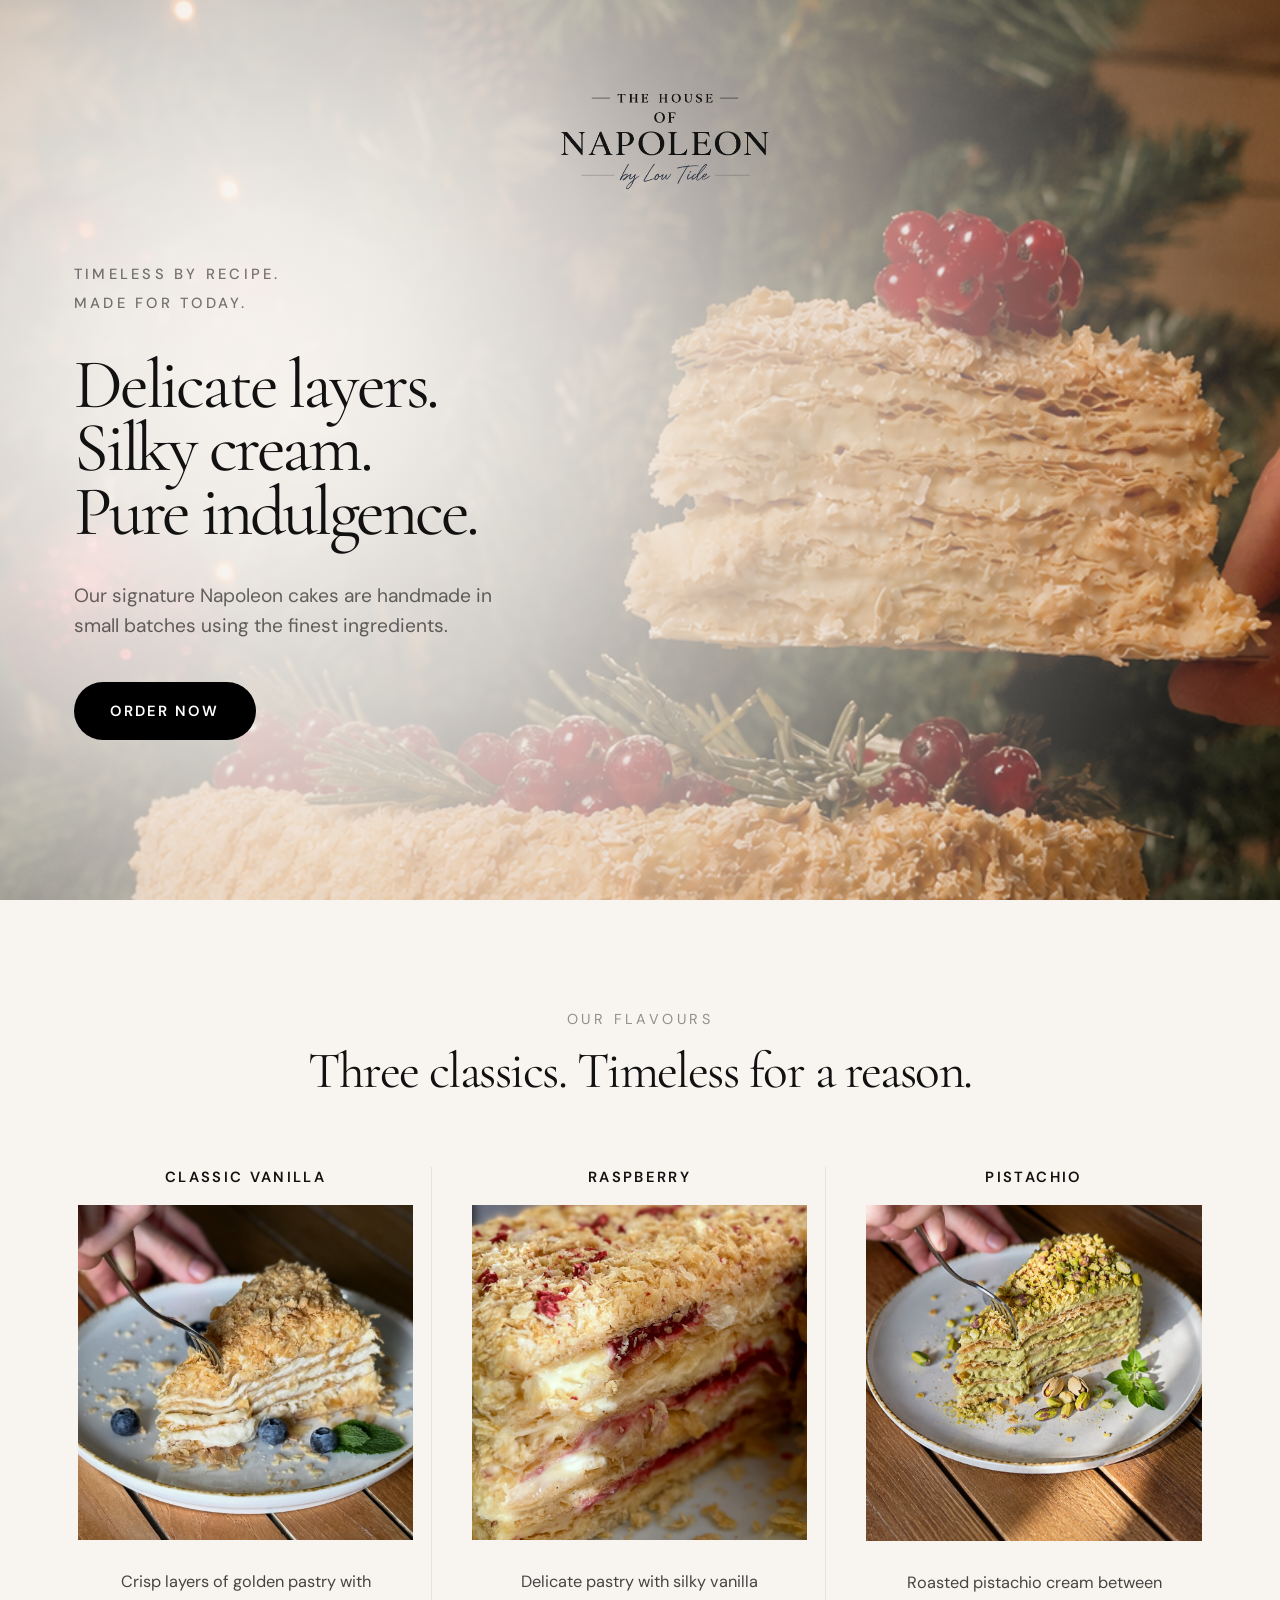
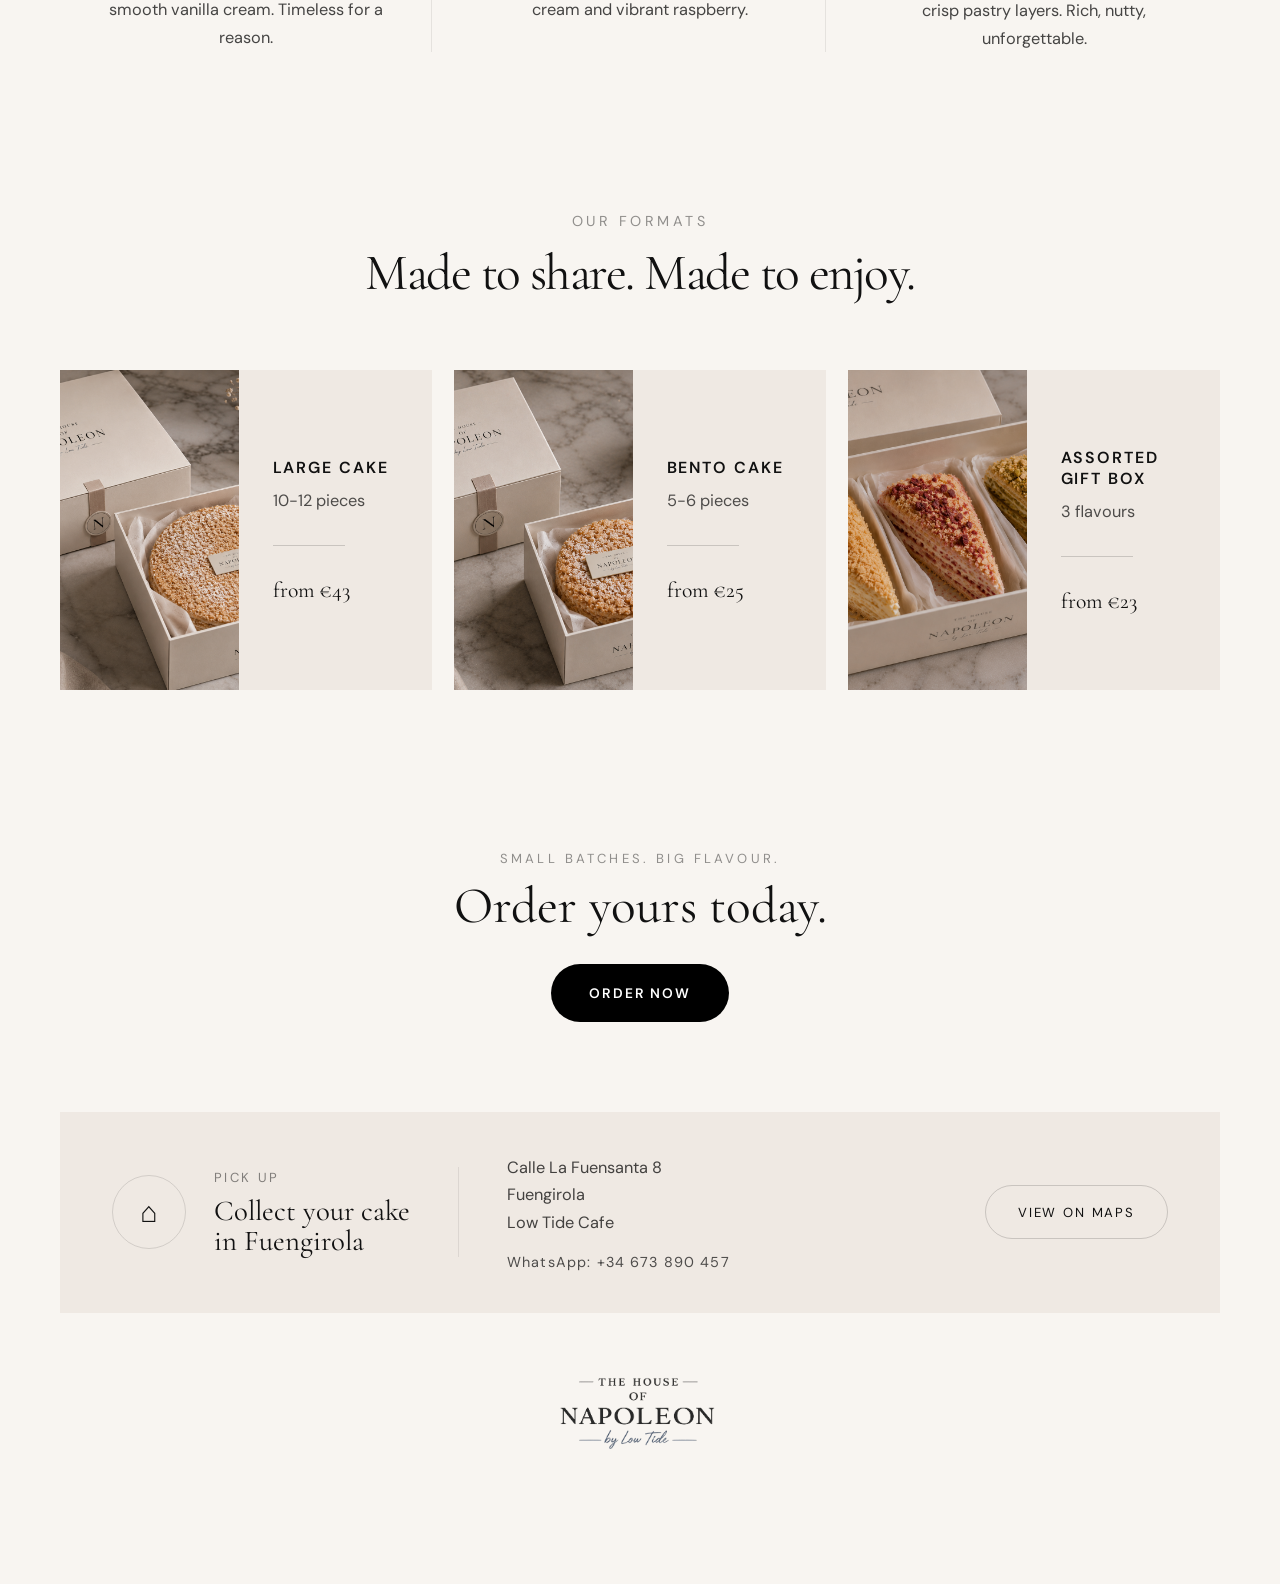
==== index.html @ f153e8e4 "Update index.html" ====
<!DOCTYPE html>
<html lang="en">

  <head>
    
  <meta charset="UTF-8">
  <meta name="viewport" content="width=device-width, initial-scale=1.0">

  <title>The House of Napoleon</title>

  <!-- Fonts -->
  <link rel="preconnect" href="https://fonts.googleapis.com">
  <link rel="preconnect" href="https://fonts.gstatic.com" crossorigin>

  <link href="https://fonts.googleapis.com/css2?family=Cormorant+Garamond:wght@300;400;500&family=DM+Sans:wght@400;500;700&display=swap" rel="stylesheet">

  <link rel="stylesheet" href="style.css">
  
</head>
    
<body>
  
  <section class="hero">
    
    <div class="hero-bg"></div>

    <img
      src="logo transparent.png"
      alt="The House of Napoleon"
      class="hero-logo"
    >

    <div class="hero-content">

      <p class="hero-kicker">
        TIMELESS BY RECIPE.<br>
        MADE FOR TODAY.
      </p>

      <h1>
        Delicate layers.<br>
        Silky cream.<br>
        Pure indulgence.
      </h1>

      <p class="hero-description">
        Our signature Napoleon cakes are handmade in small
        batches using the finest ingredients.
      </p>

<a href="https://instagram.com/anna.lowtide" target="_blank" class="hero-button">
  ORDER NOW
</a>

</div>

</section>
  
   <section class="flavours-section">

  <p class="section-label">
    OUR FLAVOURS
  </p>

  <h2 class="section-title">
    Three classics. Timeless for a reason.
  </h2>

  <div class="flavours-grid">

    <!-- CLASSIC -->

    <div class="flavour-card">

      <h3>CLASSIC VANILLA</h3>

      <img src="vanillanew.jpeg" alt="Classic Vanilla Napoleon">

      <p>
        Crisp layers of golden pastry with smooth vanilla cream.
        Timeless for a reason.
      </p>

    </div>

    <!-- RASPBERRY -->

    <div class="flavour-card">

      <h3>RASPBERRY</h3>

      <img src="raspberrynew.png" alt="Raspberry Napoleon">

      <p>
        Delicate pastry with silky vanilla cream and vibrant
        raspberry.
      </p>

    </div>

    <!-- PISTACHIO -->

    <div class="flavour-card">

      <h3>PISTACHIO</h3>

      <img src="pistachio.png" alt="Pistachio Napoleon">

      <p>
        Roasted pistachio cream between crisp pastry layers.
        Rich, nutty, unforgettable.
      </p>

    </div>

  </div>

</section>

<section class="formats-section">

  <p class="section-label">
    OUR FORMATS
  </p>

  <h2 class="section-title">
    Made to share. Made to enjoy.
  </h2>

  <div class="formats-grid">

    <!-- LARGE -->

    <div class="format-card">

      <img src="large cake.png" alt="Large Napoleon Cake">

      <div class="format-info">

        <div class="format-top">
          <h3>LARGE CAKE</h3>
          <span>10-12 pieces</span>
        </div>

        <div class="format-divider"></div>

        <div class="format-price">
          from €43
        </div>

      </div>

    </div>

    <!-- BENTO -->

    <div class="format-card">

      <img src="bento.png" alt="Bento Napoleon Cake">

      <div class="format-info">

        <div class="format-top">
          <h3>BENTO CAKE</h3>
          <span>5-6 pieces</span>
        </div>

        <div class="format-divider"></div>

        <div class="format-price">
          from €25
        </div>

      </div>

    </div>

    <!-- GIFT BOX -->

    <div class="format-card">

      <img src="giftbox.png" alt="Napoleon Gift Box">

      <div class="format-info">

        <div class="format-top">
          <h3>ASSORTED GIFT BOX</h3>
          <span>3 flavours</span>
        </div>

        <div class="format-divider"></div>

        <div class="format-price">
          from €23
        </div>

      </div>

    </div>

  </div>

</section>
  
<section class="order-cta-section">

  <p class="order-cta-label">
    SMALL BATCHES. BIG FLAVOUR.
  </p>

  <h2>
    Order yours today.
  </h2>

  <a
    href="https://instagram.com/anna.lowtide"
    target="_blank"
    class="order-cta-button"
  >
    ORDER NOW
  </a>

</section>
  
<section class="contact-section">

  <div class="contact-card">

    <div class="contact-left">

      <div class="contact-icon">
        ⌂
      </div>

      <div>
        <p class="contact-label">PICK UP</p>

        <h3>
          Collect your cake<br>
          in Fuengirola
        </h3>
      </div>

    </div>

    <div class="contact-divider"></div>

    <div class="contact-middle">

      <p>
        Calle La Fuensanta 8<br>
        Fuengirola<br>
        Low Tide Cafe
      </p>

      <a
        href="https://wa.me/34673890457"
        target="_blank"
        class="whatsapp-link"
      >
        WhatsApp: +34 673 890 457
      </a>

    </div>

    <a
      href="https://maps.google.com/?q=Low+Tide+Cafe+Fuengirola"
      target="_blank"
      class="maps-button"
    >
      VIEW ON MAPS
    </a>

  </div>
  
  <div class="contact-brand">
    <img src="/logo transparent tight.png" alt="House of Napoleon">
  </div>

</section>
  
</body>

</html>
---- style.css ----
/* ========= RESET ========= */

    * {
      margin: 0;
      padding: 0;
      box-sizing: border-box;
    }
    
/* ========= BODY ========= */

body {
  margin: 0;

  background: #f8f5f1;

  overflow-x: hidden;

  font-family: 'DM Sans', sans-serif;

  color: #111;
}
 
    /* ========= HERO ========= */

.hero {
  position: relative;
  width: 100%;
  min-height: 100vh;

  overflow: hidden;

  background: #f8f5f1;

  isolation: isolate;

  border: none;
}

    /* ========= BACKGROUND ========= */

.hero-bg {
  position: absolute;
  inset: 0;

  background-image:
  radial-gradient(
    circle at 20% 42%,
    rgba(248,245,241,0.98) 5%,
    rgba(248,245,241,0.95) 14%,
    rgba(248,245,241,0.82) 32%,
    rgba(248,245,241,0.58) 52%,
    rgba(248,245,241,0.28) 72%,
    rgba(248,245,241,0.08) 88%,
    rgba(248,245,241,0) 98%
  ),
  url('/largehero.png');
  
  background-repeat:
    no-repeat,
    no-repeat;

  background-size:
  100%;

  background-position:
   100% 28%;

  z-index: 1;
}

    /* ========= LOGO ========= */

    .hero-logo {
      position: absolute;

      top: 24px;
      left: 52%;

      transform: translateX(-50%);

      width: 400px;
      height: auto;

      z-index: 5;

      opacity: 0.94;
    }

    /* ========= CONTENT ========= */

  .hero-content {
  position: relative;

  z-index: 20;

  max-width: 540px;

  padding-left: 74px;
  padding-top: 260px;
  padding-bottom: 120px;
}
    
    /* ========= KICKER ========= */

    .hero-kicker {
      margin-bottom: 34px;

      font-size: 0.92rem;
      font-weight: 500;

      line-height: 2;

      letter-spacing: 0.22em;

      color: rgba(0,0,0,0.52);

      text-transform: uppercase;
    }

    /* ========= HEADLINE ========= */

    .hero h1 {
      font-family: 'Cormorant Garamond', serif;

      font-size: clamp(3.6rem, 5.5vw, 6rem);

      line-height: 0.9;

      letter-spacing: -0.045em;

      font-weight: 400;

      color: #111;
    }

    /* ========= DESCRIPTION ========= */

    .hero-description {
      margin-top: 38px;

      max-width: 560px;

      font-size: 1.2rem;

      line-height: 1.55;

      color: rgba(0,0,0,0.58);
    }

    /* ========= BUTTON ========= */

    .hero-button {
      display: inline-flex;

      align-items: center;
      justify-content: center;

      margin-top: 42px;

      height: 58px;
      padding: 0 36px;

      border-radius: 999px;

      background: #000;

      color: #fff;

      text-decoration: none;

      font-size: 0.92rem;
      font-weight: 600;

      letter-spacing: 0.14em;

      transition:
        transform 0.25s ease,
        opacity 0.25s ease;
    }

    .hero-button:hover {
      transform: translateY(-2px);

      opacity: 0.94;
    }

    /* ========= MOBILE ========= */

@media (max-width: 1100px) {

  .hero-bg {
    background-size: cover;
    background-position: 62% center;
  }

  .hero-logo {
    width: 220px;
    left: 50%;
  }

  .hero-content {
    padding: 220px 34px 90px 34px;
  }

  .hero h1 {
    font-size: clamp(3.5rem, 12vw, 5rem);
  }

  .hero-description {
    font-size: 1.12rem;
    }
  }
    
/* ========= FLAVOURS ========= */

.flavours-section {
  background: #f8f5f1;

  padding: 110px 60px 120px;
}
    
/* ========= SECTION LABEL ========= */

.section-label {
  text-align: center;

  font-size: 0.9rem;

  letter-spacing: 0.24em;

  text-transform: uppercase;

  color: rgba(0,0,0,0.42);

  margin-bottom: 18px;
}
    
    /* ========= SECTION TITLE ========= */

.section-title {
  text-align: center;

  font-family: 'Cormorant Garamond', serif;

  font-size: clamp(2.8rem, 4vw, 4.5rem);

  font-weight: 400;

  line-height: 1;

  letter-spacing: -0.03em;

  color: #111;

  margin-bottom: 70px;
}

/* ========= GRID ========= */

.flavours-grid {
  display: grid;

  grid-template-columns: repeat(3, 1fr);

  gap: 22px;
}

/* ========= CARD ========= */

.flavour-card {
  padding: 0 18px;

  border-right: 1px solid rgba(0,0,0,0.08);

  display: flex;

  flex-direction: column;

  align-items: center;
}
    .flavour-card img {
  width: 100%;

  max-width: 420px;

  aspect-ratio: 1 / 1;

  object-fit: cover;

  display: block;

  margin: 0 auto 28px;
}

.flavour-card:last-child {
  border-right: none;
}
    @media (max-width: 1100px) {

  .flavours-section {
    padding: 80px 28px 90px;
  }

  .flavours-grid {
    grid-template-columns: 1fr;

    gap: 54px;
  }

  .flavour-card {
    border-right: none;

    border-bottom: 1px solid rgba(0,0,0,0.08);

    padding: 0 0 54px;
  }

  .flavour-card:last-child {
    border-bottom: none;

    padding-bottom: 0;
  }

  .flavour-card img {
    max-width: 100%;

    aspect-ratio: 1 / 1;

    object-fit: cover;
  }

  .flavour-card p {
    max-width: 100%;
  }

}

/* ========= CARD TITLE ========= */

.flavour-card h3 {
  margin-bottom: 18px;

  text-align: center;

  font-size: 0.92rem;

  font-weight: 600;

  letter-spacing: 0.16em;

  text-transform: uppercase;

  color: #111;
}

/* ========= DESCRIPTION ========= */

.flavour-card p {
  max-width: 280px;

  margin: 0 auto;

  text-align: center;

  font-size: 1.02rem;

  line-height: 1.7;

  color: rgba(0,0,0,0.72);
}
  /* ========= FORMATS ========= */

.formats-section {
  background: #f8f5f1;

  padding:
    40px 60px 140px;
}

/* ========= GRID ========= */

.formats-grid {
  display: grid;

  grid-template-columns: repeat(3, 1fr);

  gap: 22px;
}

/* ========= CARD ========= */

.format-card {
  background: #efe9e3;

  display: flex;

  align-items: stretch;

  min-height: 320px;

  overflow: hidden;
}

/* ========= IMAGE ========= */

.format-card img {
  width: 48%;

  object-fit: cover;
}

/* ========= INFO ========= */

.format-info {
  flex: 1;

  padding: 42px 34px;

  display: flex;

  flex-direction: column;

  justify-content: center;
}

/* ========= TOP ========= */

.format-top h3 {
  font-size: 1rem;

  font-weight: 600;

  letter-spacing: 0.12em;

  text-transform: uppercase;

  margin-bottom: 12px;

  color: #111;
}

.format-top span {
  font-size: 1.02rem;

  color: rgba(0,0,0,0.68);
}

/* ========= DIVIDER ========= */

.format-divider {
  width: 72px;
  height: 1px;

  background: rgba(0,0,0,0.16);

  margin:
    34px 0;
}

/* ========= PRICE ========= */


.format-price {
  font-family: 'Cormorant Garamond', serif;

  font-size: 1.35rem;

  font-weight: 400;

  line-height: 1;

  color: #111;
}


/* ========= MOBILE ========= */

@media (max-width: 1100px) {

  .formats-section {
    padding:
      20px 28px 90px;
  }

  .formats-grid {
    grid-template-columns: 1fr;

    gap: 28px;
  }

  .format-card {
    flex-direction: column;
  }

  .format-card img {
    width: 100%;

    aspect-ratio: 1 / 1;
  }

}

/* ========= FLAVOURS MOBILE ========= */

@media (max-width: 1100px) {

  .flavours-section {
    padding: 80px 28px 90px;
  }

  .flavours-grid {
    grid-template-columns: 1fr;

    gap: 54px;
  }

  .flavour-card {
    border-right: none;

    border-bottom: 1px solid rgba(0,0,0,0.08);

    padding: 0 0 54px;
  }

  .flavour-card:last-child {
    border-bottom: none;

    padding-bottom: 0;
  }

  .flavour-card p {
    max-width: 100%;
  }
    }
  
/* ========= ORDER CTA ========= */

.order-cta-section {
  background: #f8f5f1;

  width: 100%;

  padding: 20px 28px 90px;

  display: flex;

  flex-direction: column;

  align-items: center;

  justify-content: center;

  text-align: center;
}

.order-cta-label {
  font-size: 0.82rem;

  letter-spacing: 0.24em;

  text-transform: uppercase;

  color: rgba(0,0,0,0.42);

  margin-bottom: 14px;
}

.order-cta-section h2 {
  font-family: 'Cormorant Garamond', serif;

  font-size: clamp(2.6rem, 4vw, 4rem);

  font-weight: 400;

  line-height: 1;

  color: #111;

  margin-bottom: 32px;
}

.order-cta-button {
  display: inline-flex;

  align-items: center;
  justify-content: center;

  height: 58px;

  padding: 0 38px;

  border-radius: 999px;

  background: #000;

  color: #fff;

  text-decoration: none;

  font-size: 0.86rem;

  font-weight: 600;

  letter-spacing: 0.14em;

  transition:
    transform 0.25s ease,
    opacity 0.25s ease;
}

.order-cta-button:hover {
  transform: translateY(-2px);

  opacity: 0.92;
}
    /* ========= CONTACT ========= */

.contact-section {
  background: #f8f5f1;

  padding: 0 60px 120px;
}

.contact-card {
  background: #efe9e3;

  padding: 42px 52px;

  display: flex;

  align-items: center;

  gap: 48px;

  flex-wrap: wrap;
}

.contact-left {
  display: flex;

  align-items: center;

  gap: 28px;
}

.contact-icon {
  width: 74px;
  height: 74px;

  border-radius: 50%;

  border: 1px solid rgba(0,0,0,0.12);

  display: flex;

  align-items: center;
  justify-content: center;

  font-size: 1.8rem;
}

.contact-label {
  font-size: 0.82rem;

  letter-spacing: 0.18em;

  text-transform: uppercase;

  color: rgba(0,0,0,0.46);

  margin-bottom: 10px;
}

.contact-left h3 {
  font-family: 'Cormorant Garamond', serif;

  font-size: 1.8rem;

  font-weight: 400;

  line-height: 1.05;

  color: #111;
}
.contact-divider {
  width: 1px;

  height: 90px;

  background: rgba(0,0,0,0.08);
}

/* ========= MIDDLE ========= */

.contact-middle {
  display: flex;

  flex-direction: column;

  gap: 16px;
}

.contact-middle p {
  font-size: 1.02rem;

  line-height: 1.7;

  color: rgba(0,0,0,0.72);
}

/* ========= WHATSAPP ========= */

.whatsapp-link {
  text-decoration: none;

  font-size: 0.9rem;

  letter-spacing: 0.08em;

  color: #111;

  opacity: 0.72;

  transition:
    opacity 0.25s ease,
    transform 0.25s ease;
}

.whatsapp-link:hover {
  opacity: 1;

  transform: translateY(-1px);
}

/* ========= BUTTON ========= */

.maps-button {
  margin-left: auto;
  height: 54px;

  padding: 0 32px;

  border-radius: 999px;

  border: 1px solid rgba(0,0,0,0.16);

  display: inline-flex;

  align-items: center;
  justify-content: center;

  text-decoration: none;

  font-size: 0.82rem;

  letter-spacing: 0.14em;

  color: #111;

  transition:
    background 0.25s ease,
    opacity 0.25s ease;
}

.maps-button:hover {
  opacity: 0.7;
}

/* ========= MOBILE ========= */

@media (max-width: 1100px) {

  .contact-section {
    padding: 0 28px 90px;
  }

  .contact-card {
    padding: 34px 28px;

    gap: 32px;

    flex-direction: column;

    align-items: flex-start;
  }

  .contact-divider {
    width: 100%;
    height: 1px;
  }

  .maps-button {
    margin-left: 0;

    width: 100%;
  }

}

/* ========= BRAND ========= */

.contact-brand {
  display: flex;

  justify-content: center;

  margin-top: 42px;
}

.contact-brand img {
  width: 210px !important;
  min-width: 210px !important;
  max-width: 210px !important;

  height: auto !important;

  flex: none !important;

  opacity: 0.9;

  display: block;
}
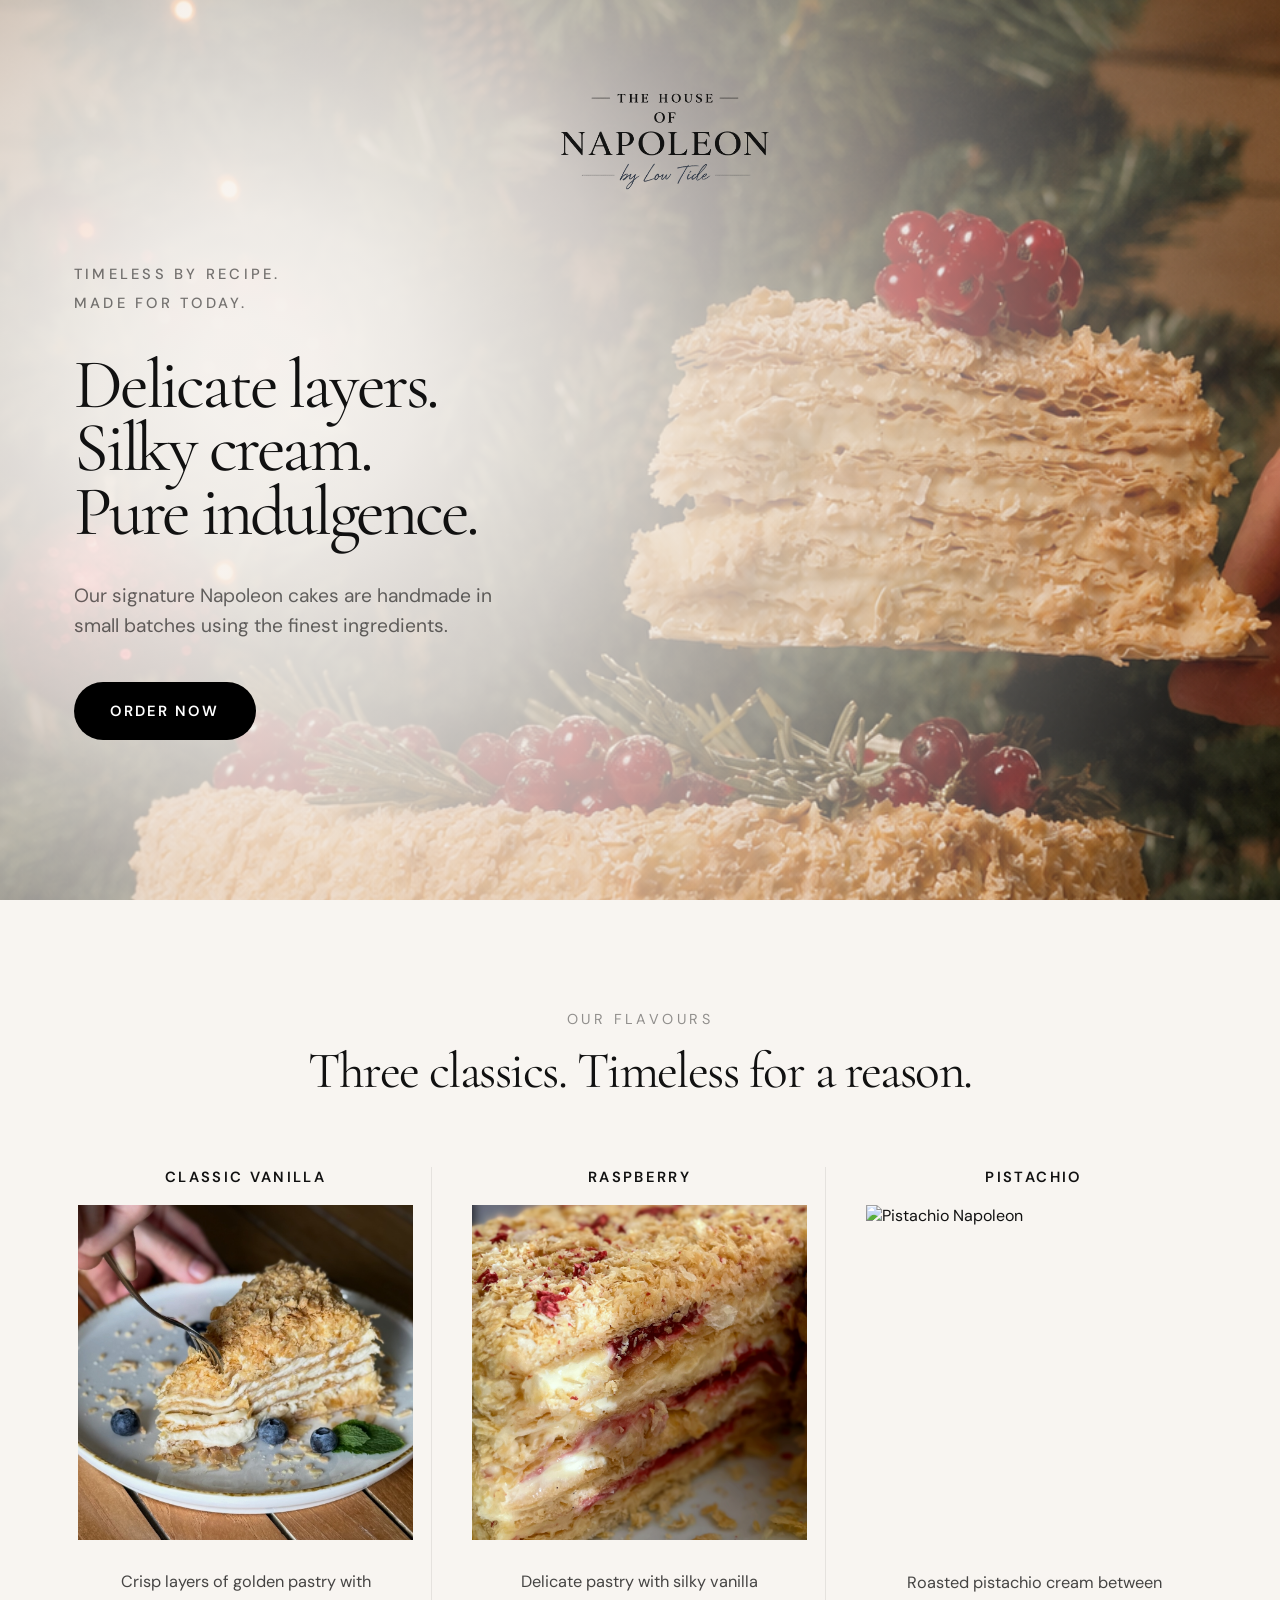
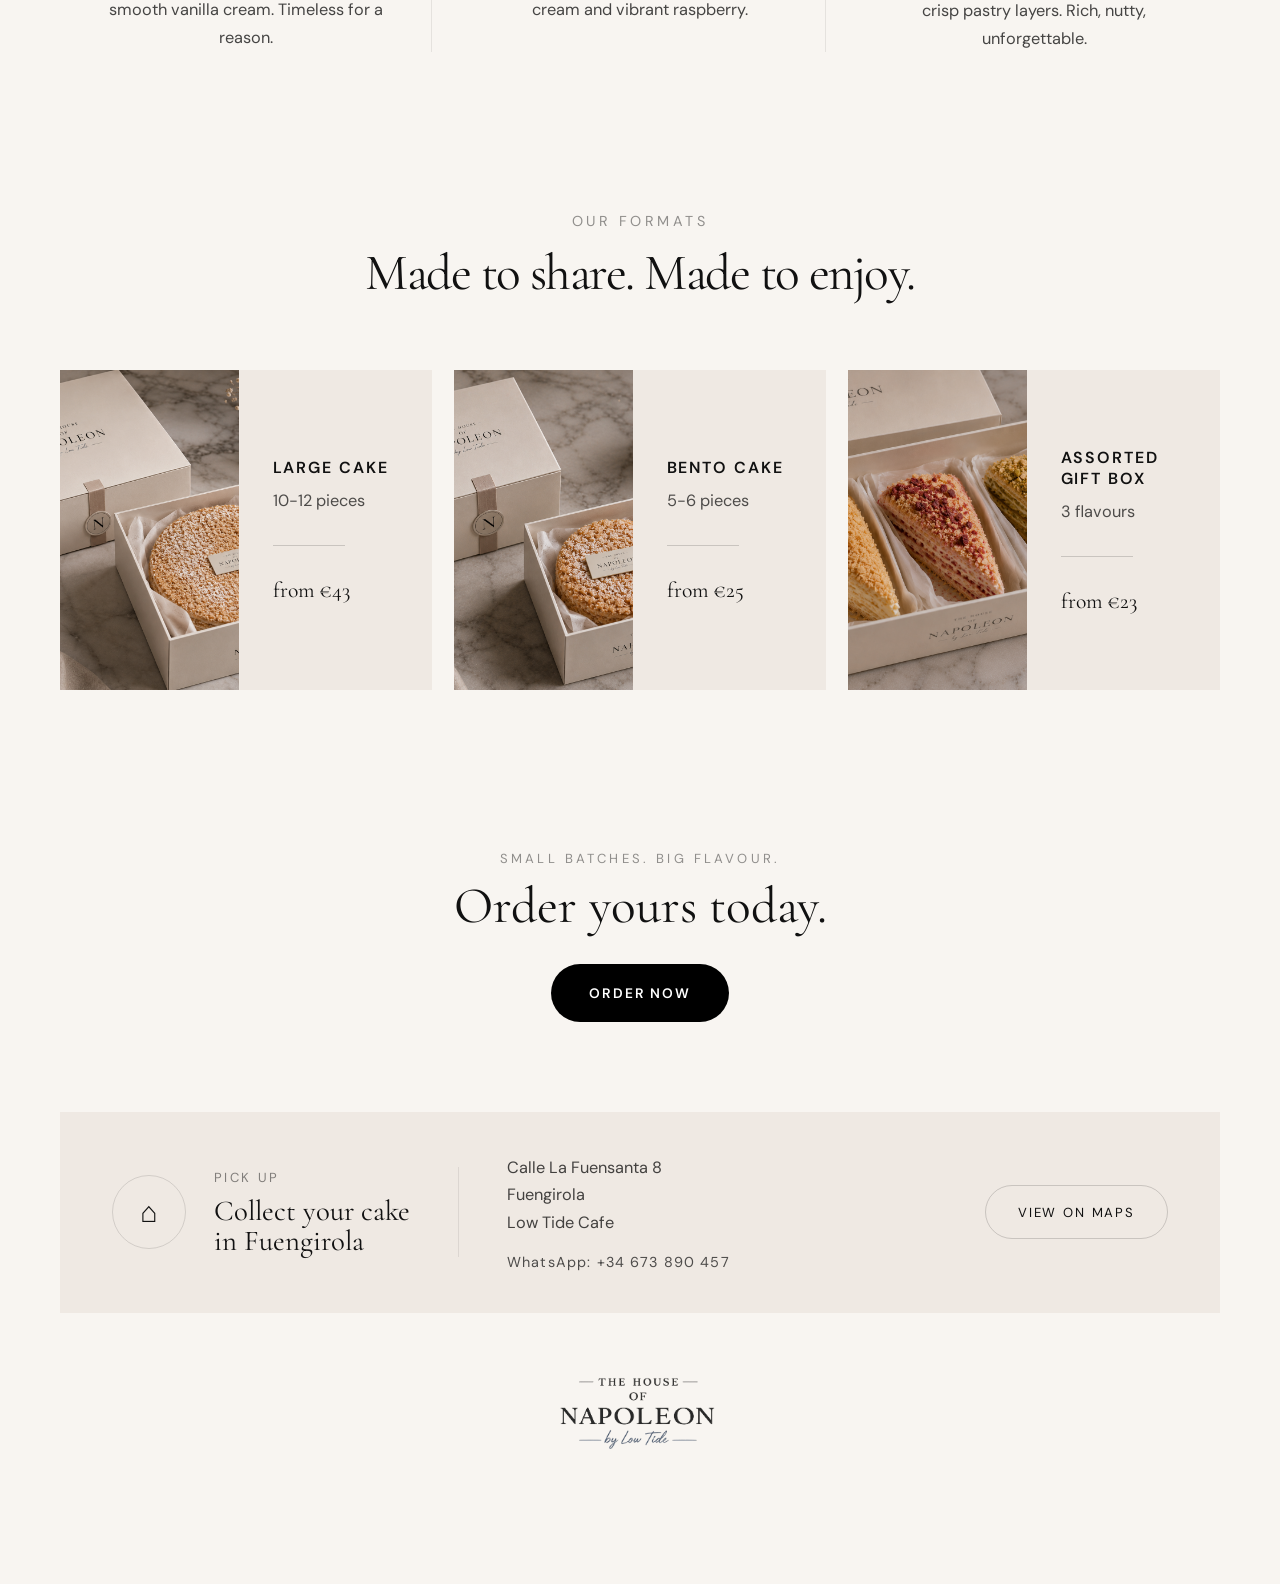
==== commit 4a8b9fb9: "Update index.html" ====
--- a/index.html
+++ b/index.html
@@ -104,7 +104,7 @@
 
       <h3>PISTACHIO</h3>
 
-      <img src="pistachio.png" alt="Pistachio Napoleon">
+      <img src="pistachionew.png" alt="Pistachio Napoleon">
 
       <p>
         Roasted pistachio cream between crisp pastry layers.
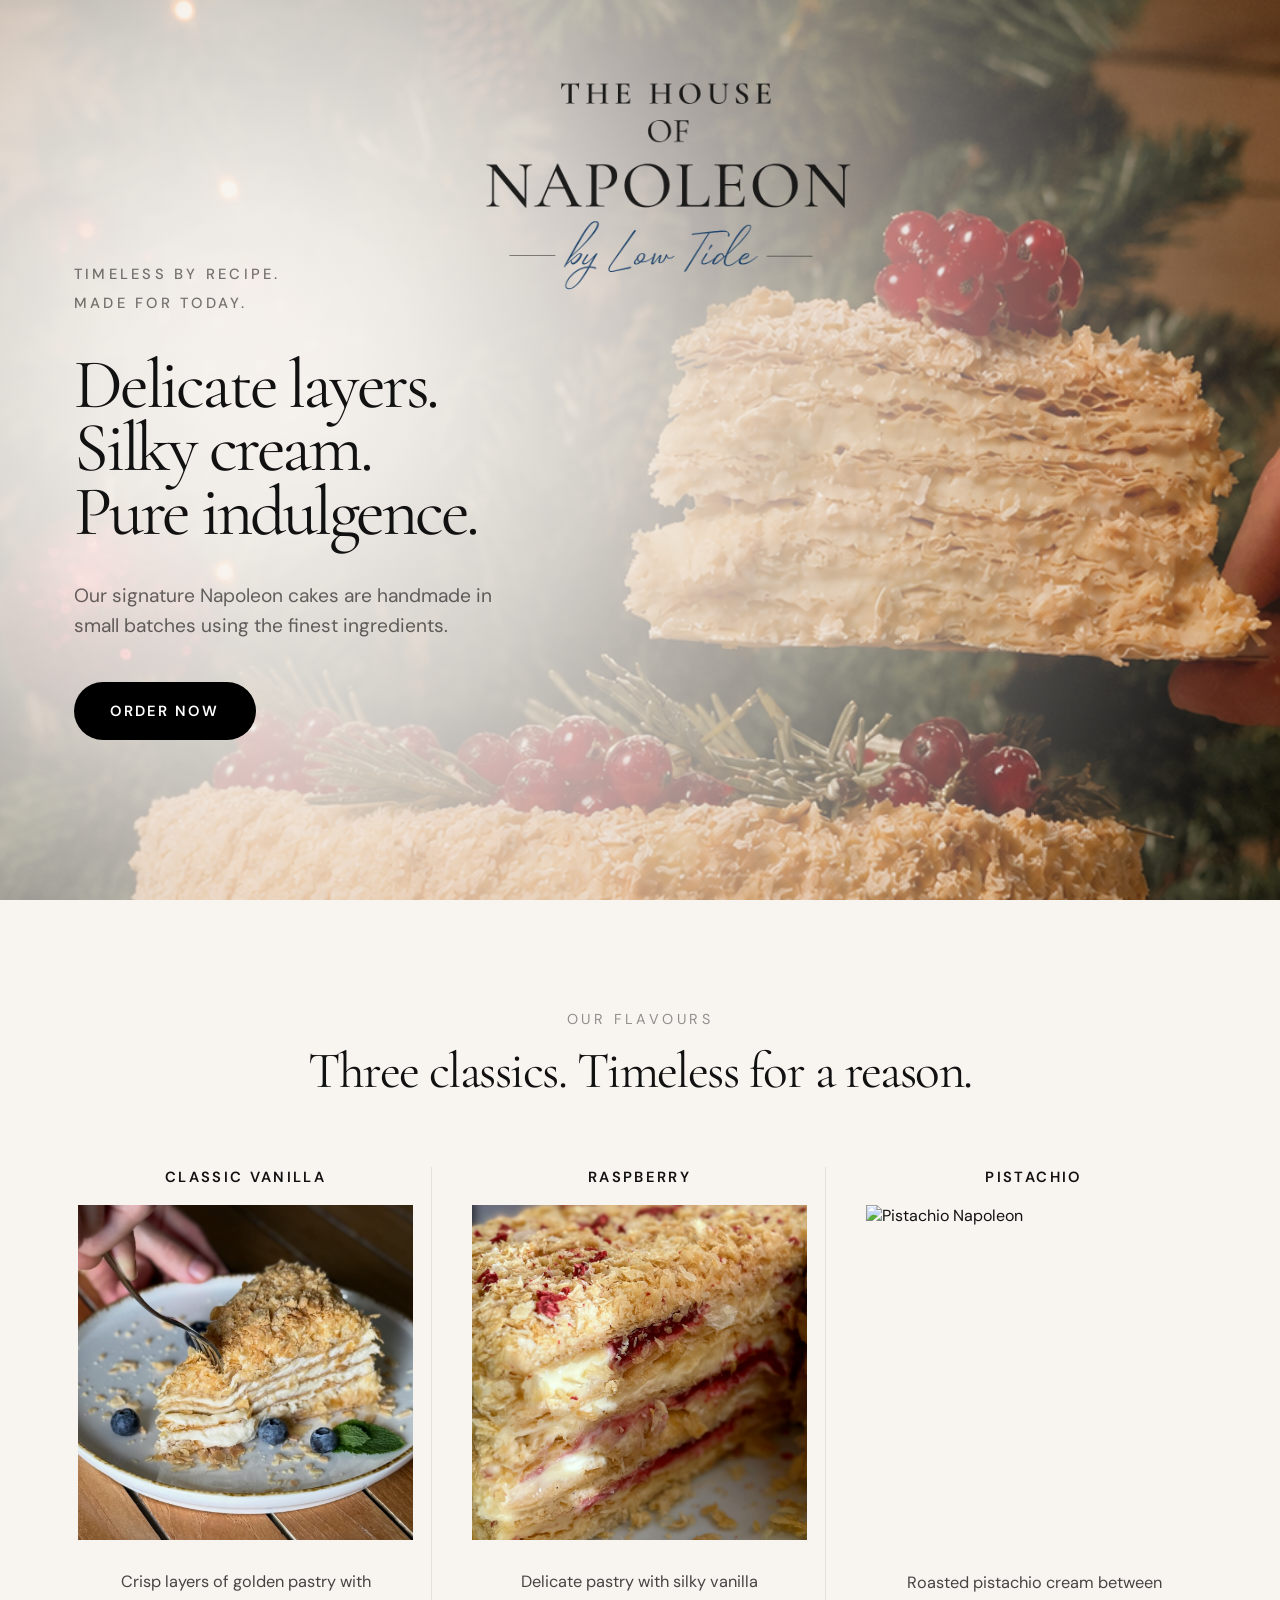
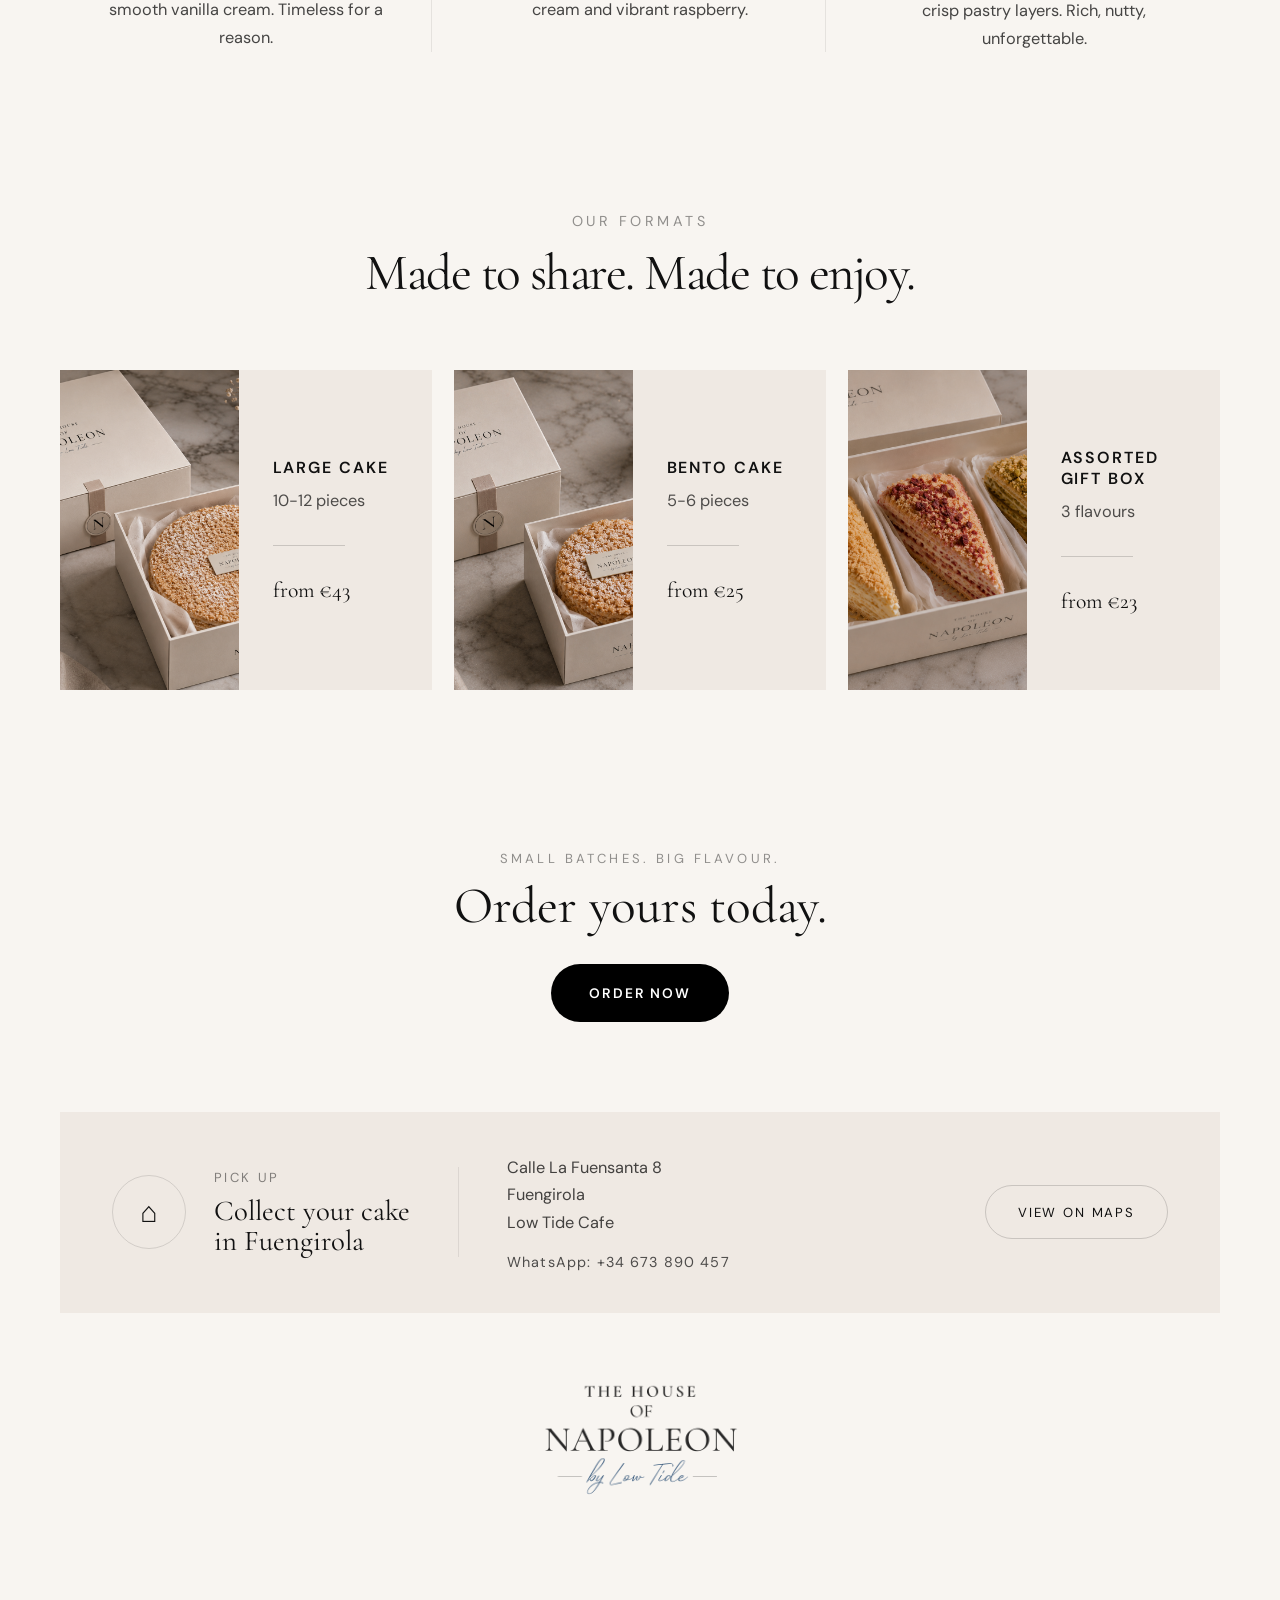
==== commit 9a23b899: "Update index.html" ====
--- a/index.html
+++ b/index.html
@@ -25,7 +25,7 @@
     <div class="hero-bg"></div>
 
     <img
-      src="logo transparent.png"
+      src="logo_trans_minspace.png"
       alt="The House of Napoleon"
       class="hero-logo"
     >
@@ -274,7 +274,7 @@
   </div>
   
   <div class="contact-brand">
-    <img src="/logo transparent tight.png" alt="House of Napoleon">
+    <img src="logo_trans_minspace.png" alt="House of Napoleon">
   </div>
 
 </section>
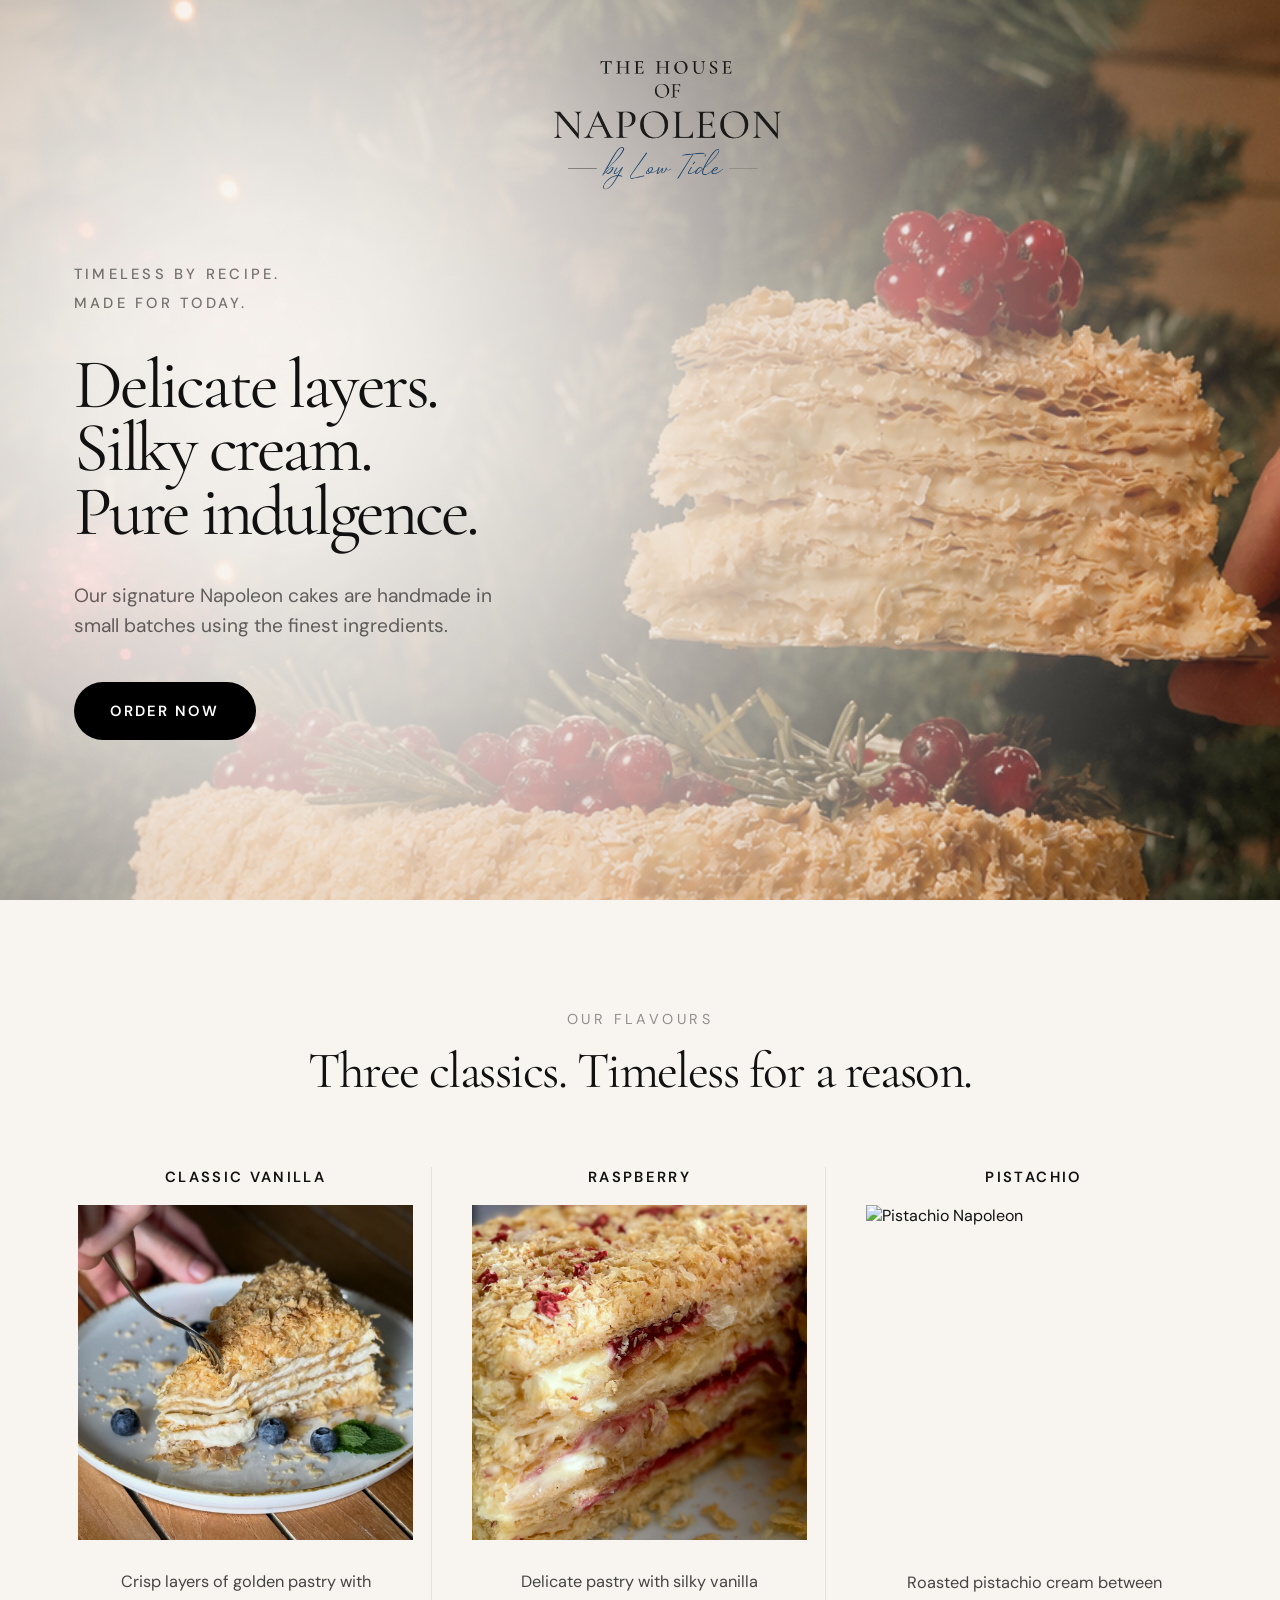
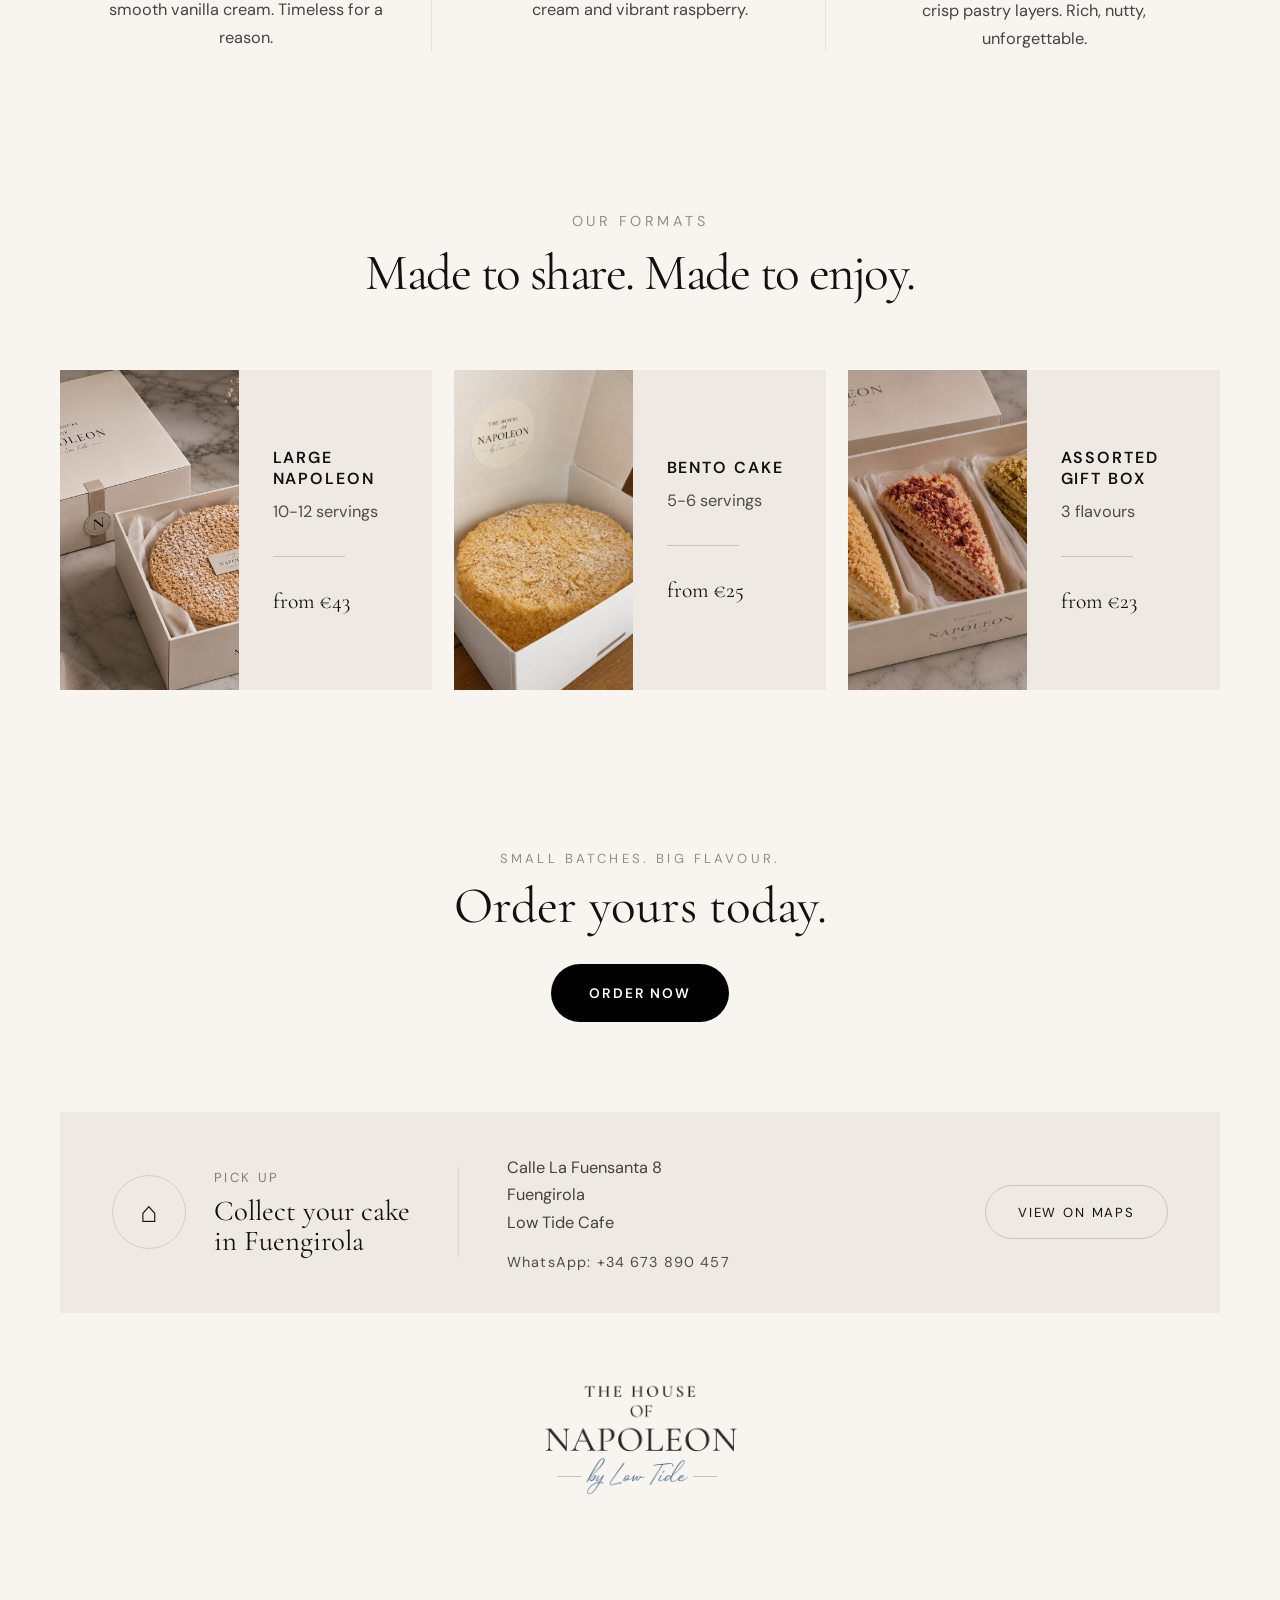
==== commit b748b2cd: "Update index.html" ====
--- a/index.html
+++ b/index.html
@@ -133,13 +133,13 @@
 
     <div class="format-card">
 
-      <img src="large cake.png" alt="Large Napoleon Cake">
+      <img src="large cake.png" alt="Large Napoleon">
 
       <div class="format-info">
 
         <div class="format-top">
-          <h3>LARGE CAKE</h3>
-          <span>10-12 pieces</span>
+          <h3>LARGE NAPOLEON</h3>
+          <span>10-12 servings</span>
         </div>
 
         <div class="format-divider"></div>
@@ -156,13 +156,13 @@
 
     <div class="format-card">
 
-      <img src="bento.png" alt="Bento Napoleon Cake">
+      <img src="petit.png" alt="Petit Napoleon">
 
       <div class="format-info">
 
         <div class="format-top">
           <h3>BENTO CAKE</h3>
-          <span>5-6 pieces</span>
+          <span>5-6 servings</span>
         </div>
 
         <div class="format-divider"></div>
--- a/style.css
+++ b/style.css
@@ -78,7 +78,7 @@
 
       transform: translateX(-50%);
 
-      width: 400px;
+      width: 250px;
       height: auto;
 
       z-index: 5;
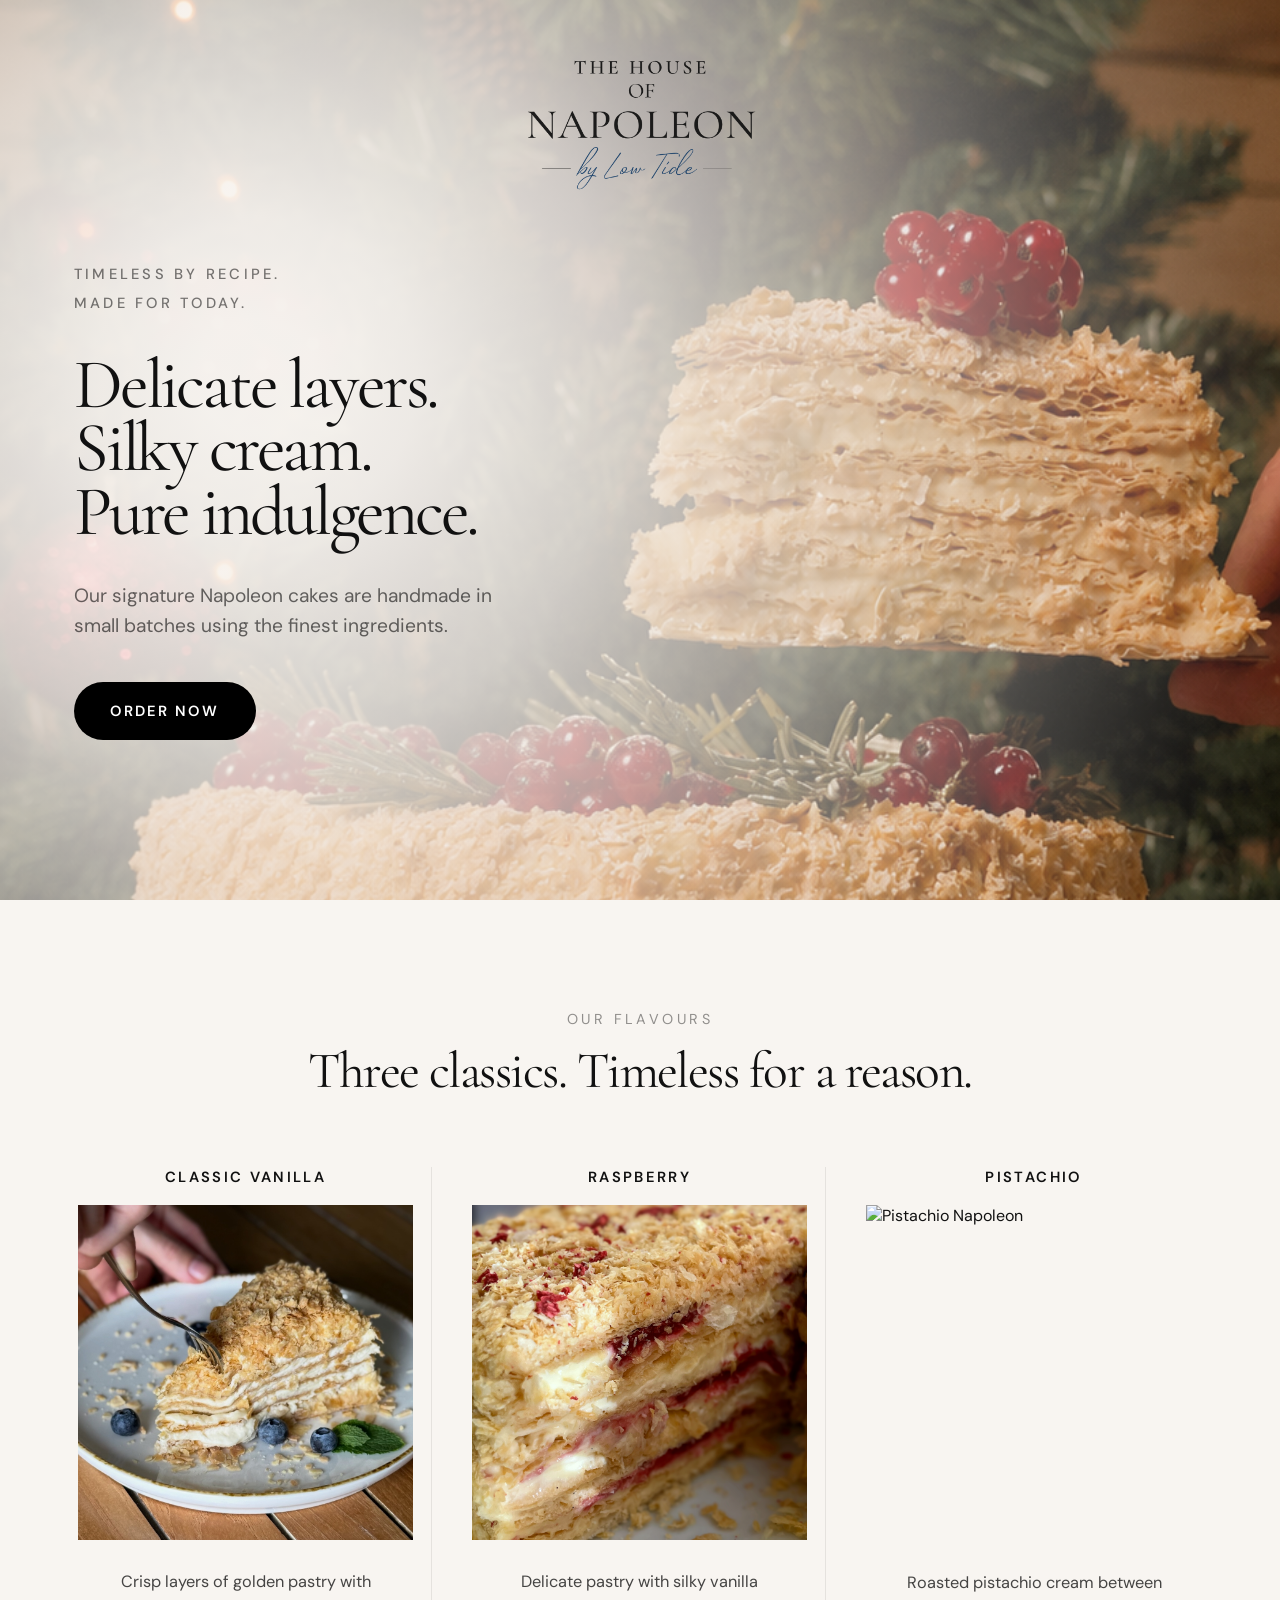
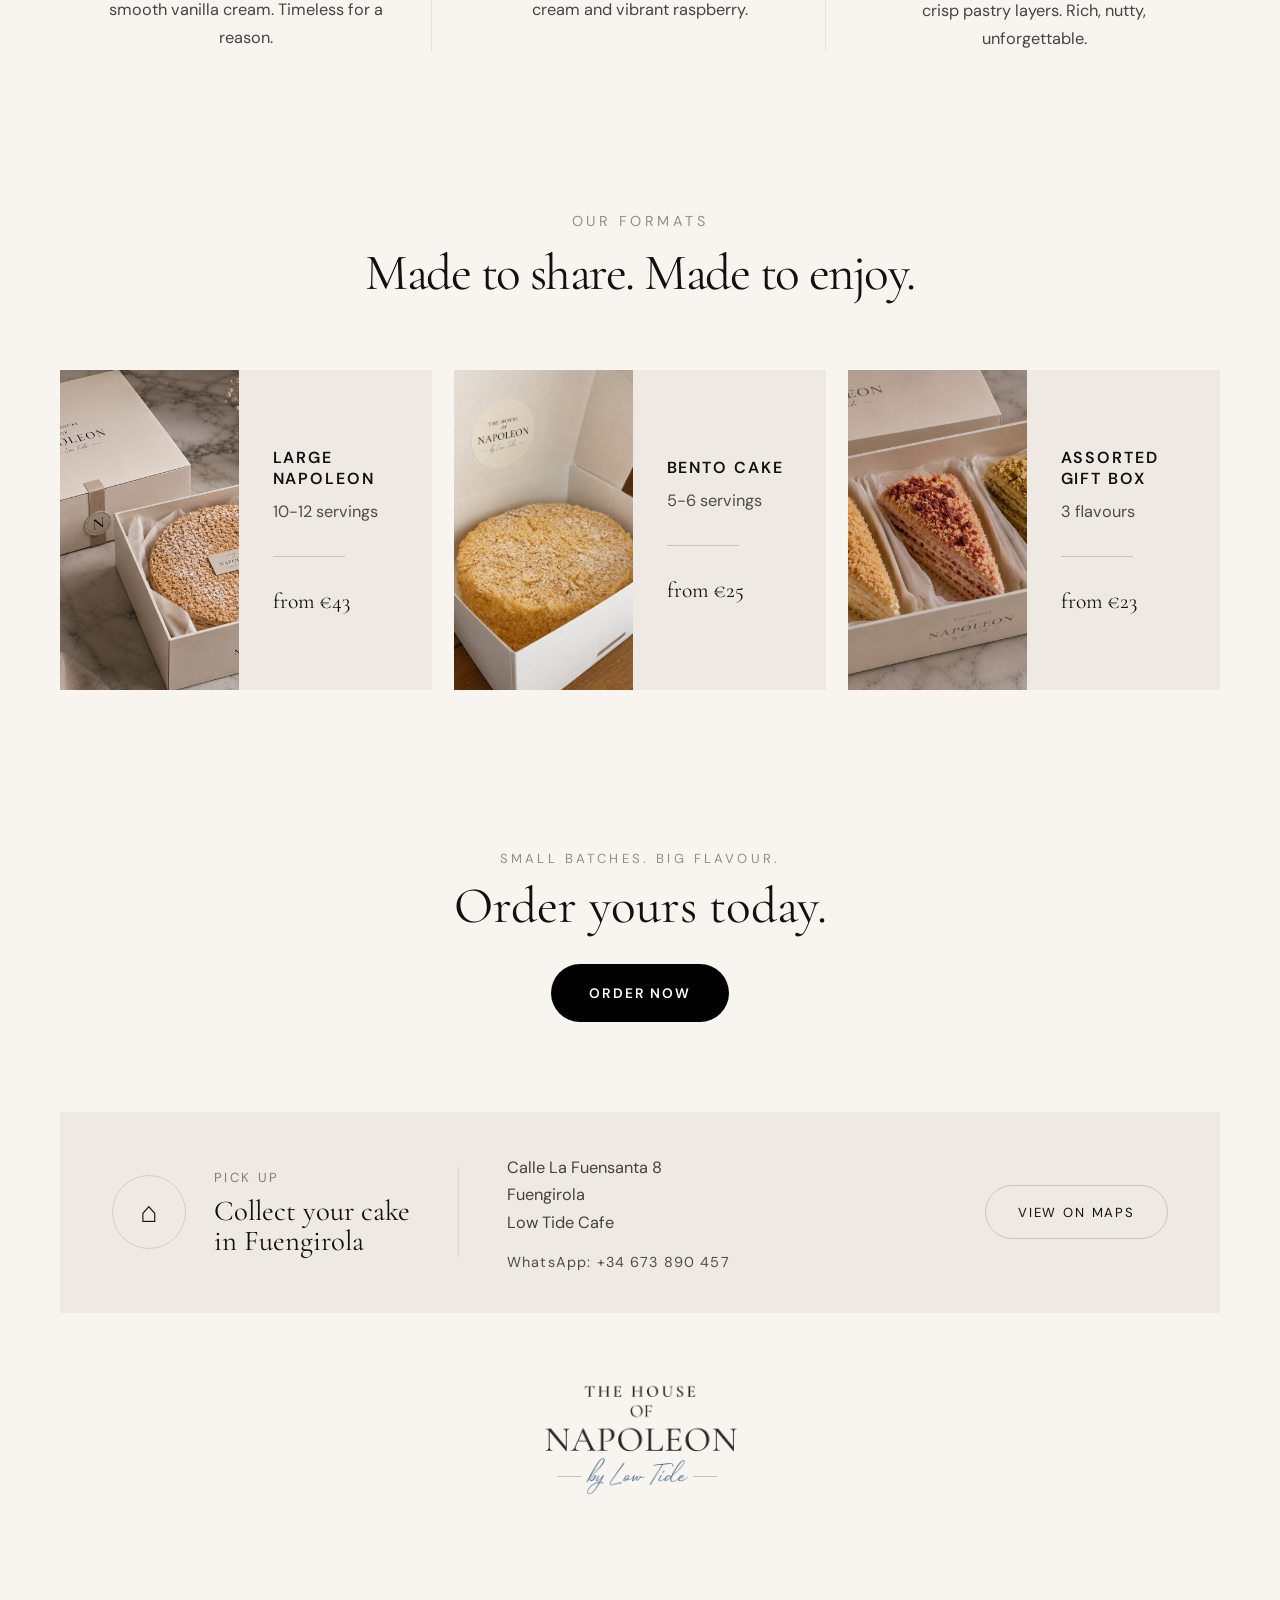
==== commit 6cc37cd1: "Update index.html" ====
--- a/index.html
+++ b/index.html
@@ -15,7 +15,14 @@
   <link href="https://fonts.googleapis.com/css2?family=Cormorant+Garamond:wght@300;400;500&family=DM+Sans:wght@400;500;700&display=swap" rel="stylesheet">
 
   <link rel="stylesheet" href="style.css">
-  
+    <script async src="https://www.googletagmanager.com/gtag/js?id=G-XXXXXXXXXX"></script>
+  <script>
+    window.dataLayer = window.dataLayer || [];
+    function gtag(){dataLayer.push(arguments);}
+    gtag('js', new Date());
+
+    gtag('config', 'G-VPZJQ4XKEX');
+  </script>
 </head>
     
 <body>
--- a/style.css
+++ b/style.css
@@ -74,7 +74,7 @@
       position: absolute;
 
       top: 24px;
-      left: 52%;
+      left: 50%;
 
       transform: translateX(-50%);
 
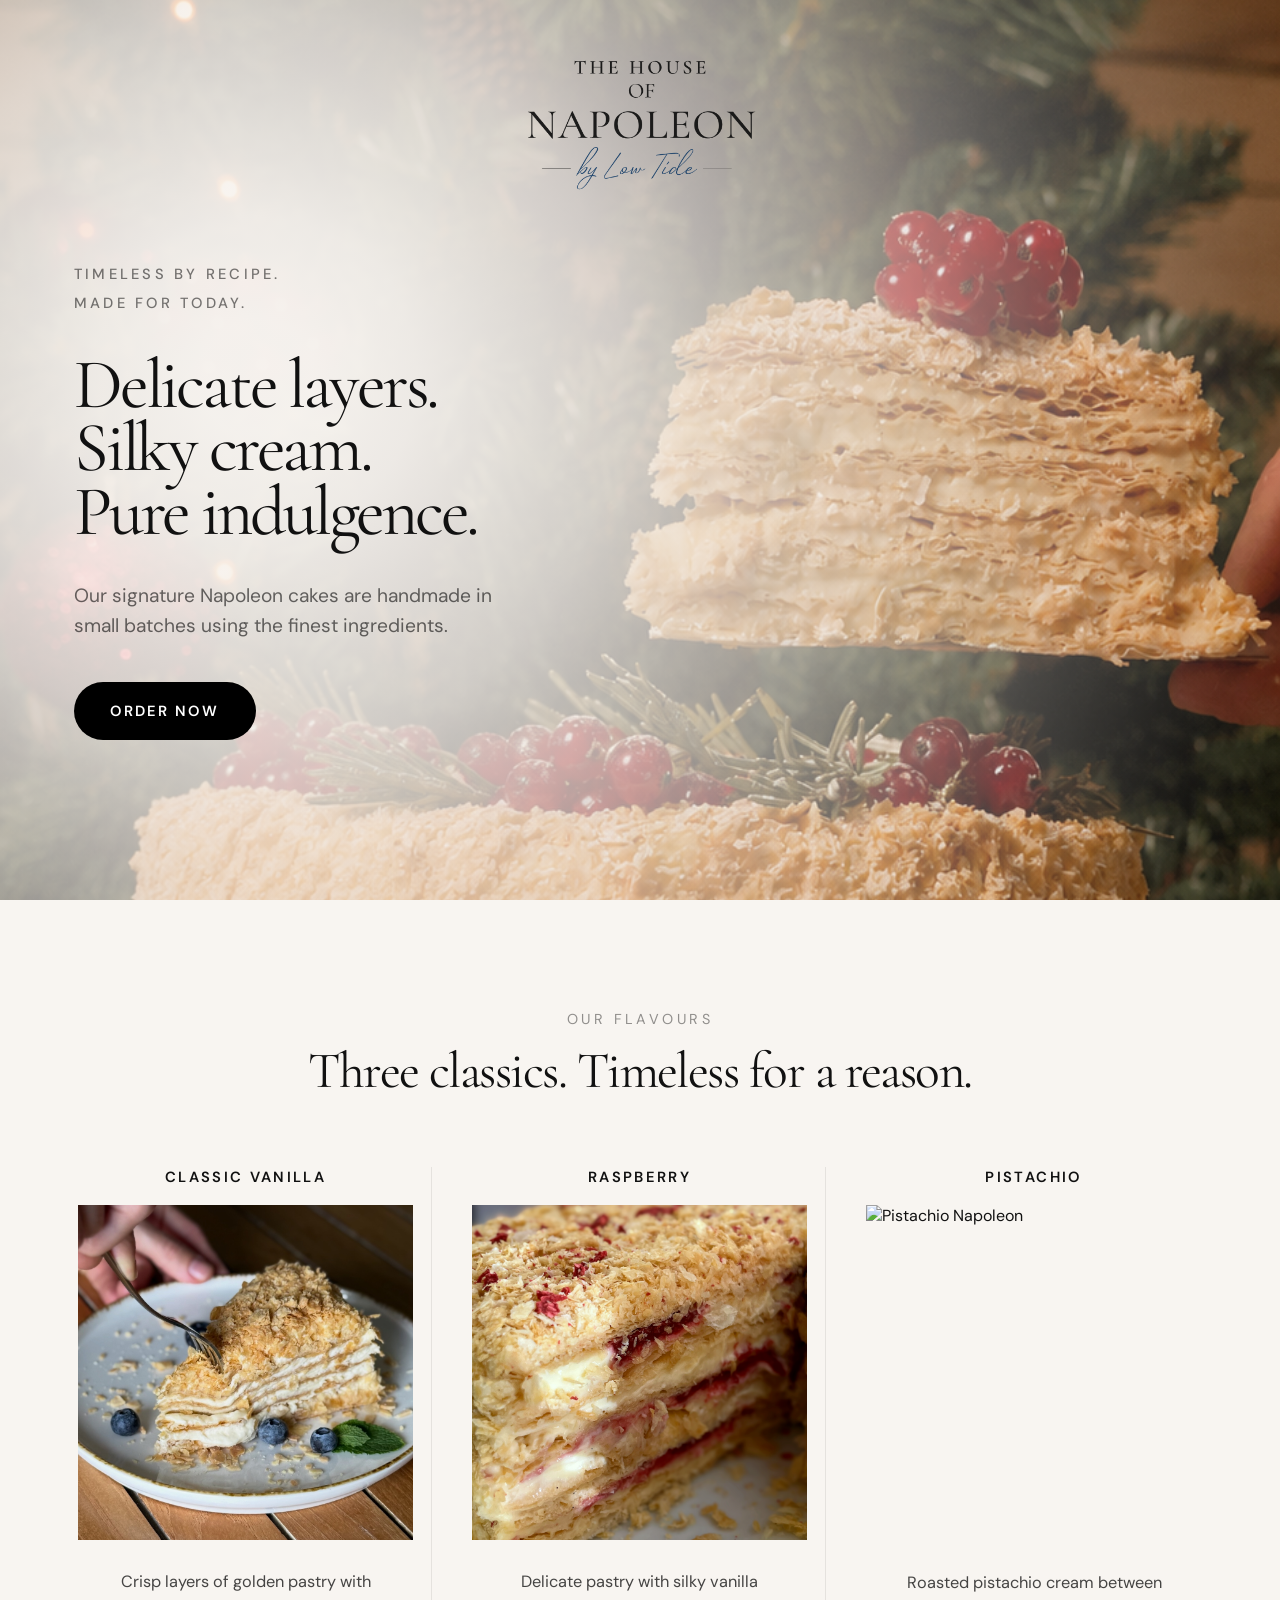
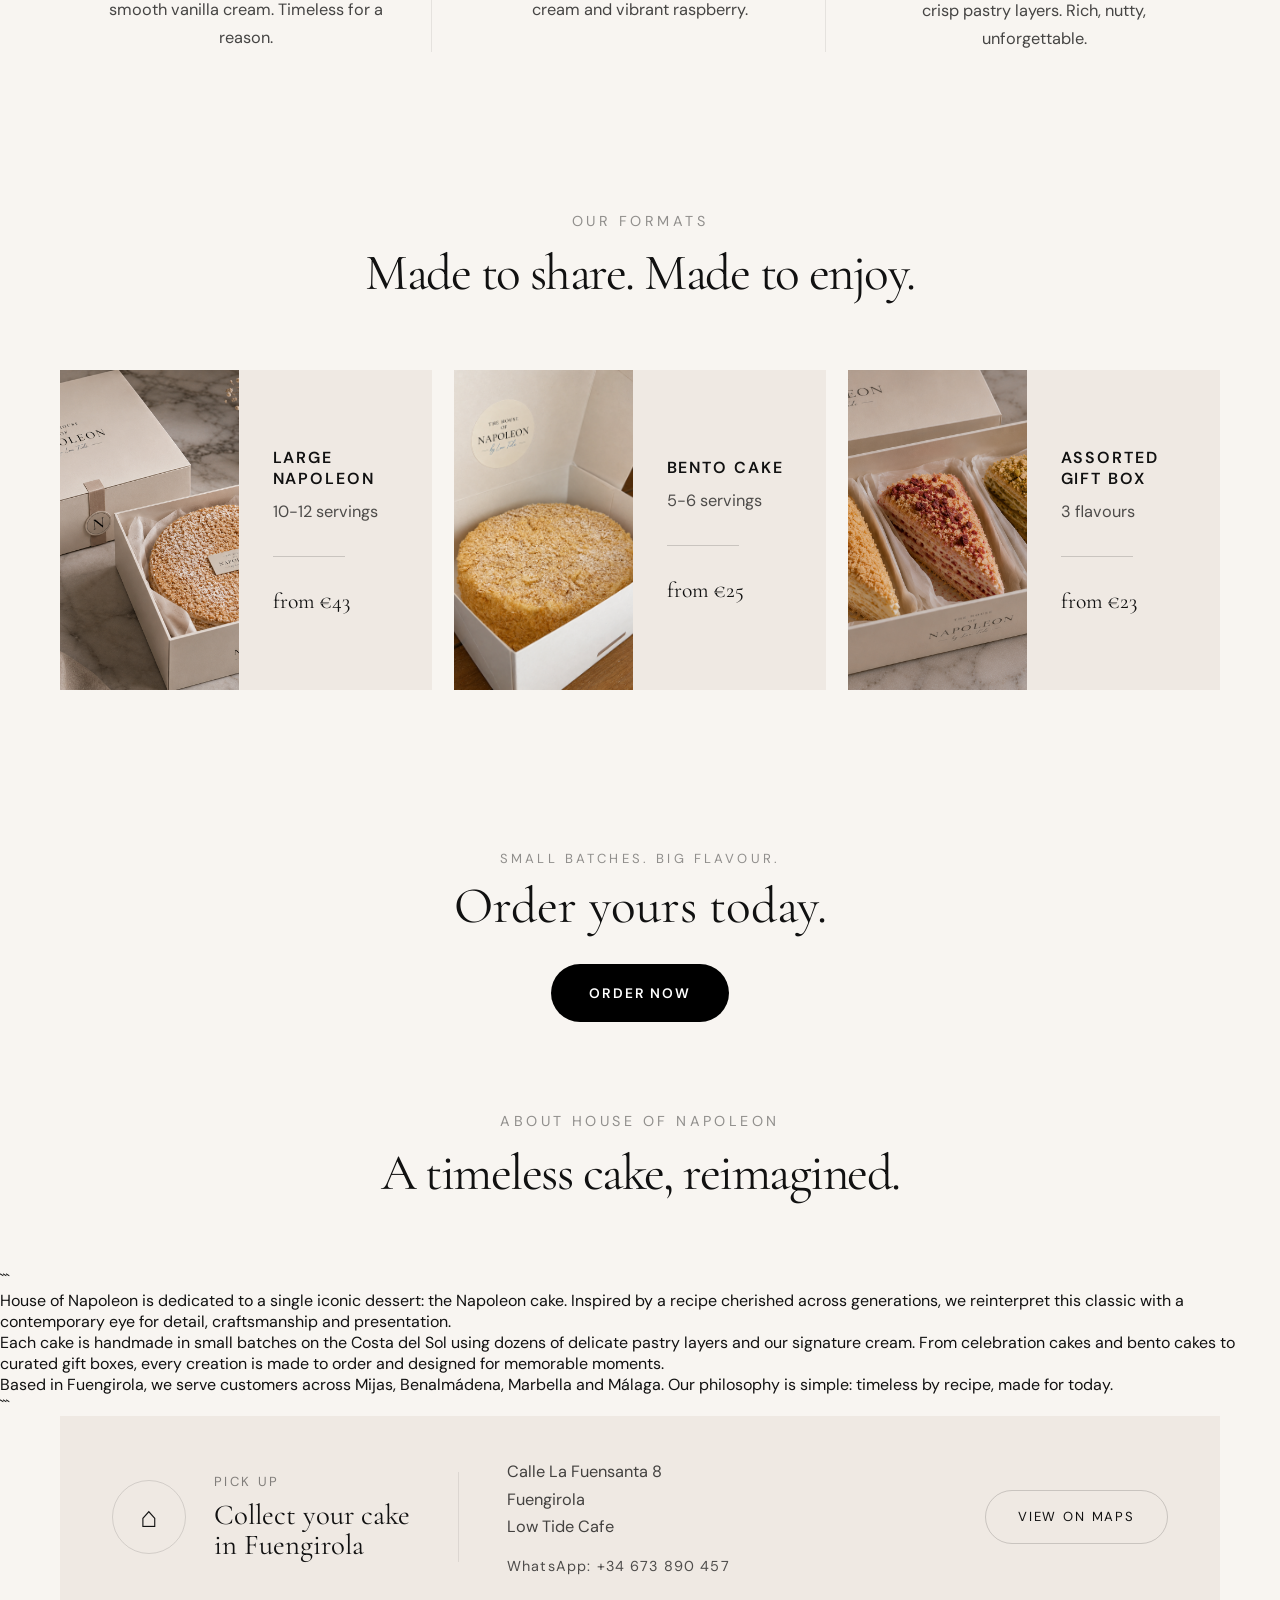
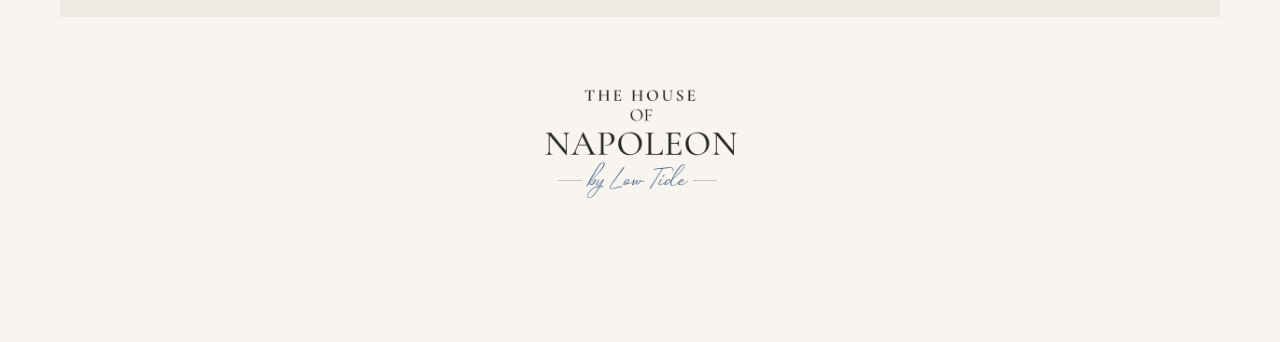
==== commit 93e1c7f1: "Update index.html" ====
--- a/index.html
+++ b/index.html
@@ -15,7 +15,7 @@
   <link href="https://fonts.googleapis.com/css2?family=Cormorant+Garamond:wght@300;400;500&family=DM+Sans:wght@400;500;700&display=swap" rel="stylesheet">
 
   <link rel="stylesheet" href="style.css">
-    <script async src="https://www.googletagmanager.com/gtag/js?id=G-XXXXXXXXXX"></script>
+    <script async src="https://www.googletagmanager.com/gtag/js?id=G-VPZJQ4XKEX"></script>
   <script>
     window.dataLayer = window.dataLayer || [];
     function gtag(){dataLayer.push(arguments);}
@@ -228,7 +228,38 @@
   </a>
 
 </section>
-  
+
+  <section class="about-section">
+
+  <p class="section-label">
+    ABOUT HOUSE OF NAPOLEON
+  </p>
+
+  <h2 class="section-title">
+    A timeless cake, reimagined.
+  </h2>
+
+  <div class="about-content">
+
+```
+<p>
+  House of Napoleon is dedicated to a single iconic dessert: the Napoleon cake.
+  Inspired by a recipe cherished across generations, we reinterpret this classic with a contemporary eye for detail, craftsmanship and presentation.
+</p>
+
+<p>
+  Each cake is handmade in small batches on the Costa del Sol using dozens of delicate pastry layers and our signature cream. From celebration cakes and bento cakes to curated gift boxes, every creation is made to order and designed for memorable moments.
+</p>
+
+<p>
+  Based in Fuengirola, we serve customers across Mijas, Benalmádena, Marbella and Málaga. Our philosophy is simple: timeless by recipe, made for today.
+</p>
+```
+
+  </div>
+
+</section>
+
 <section class="contact-section">
 
   <div class="contact-card">
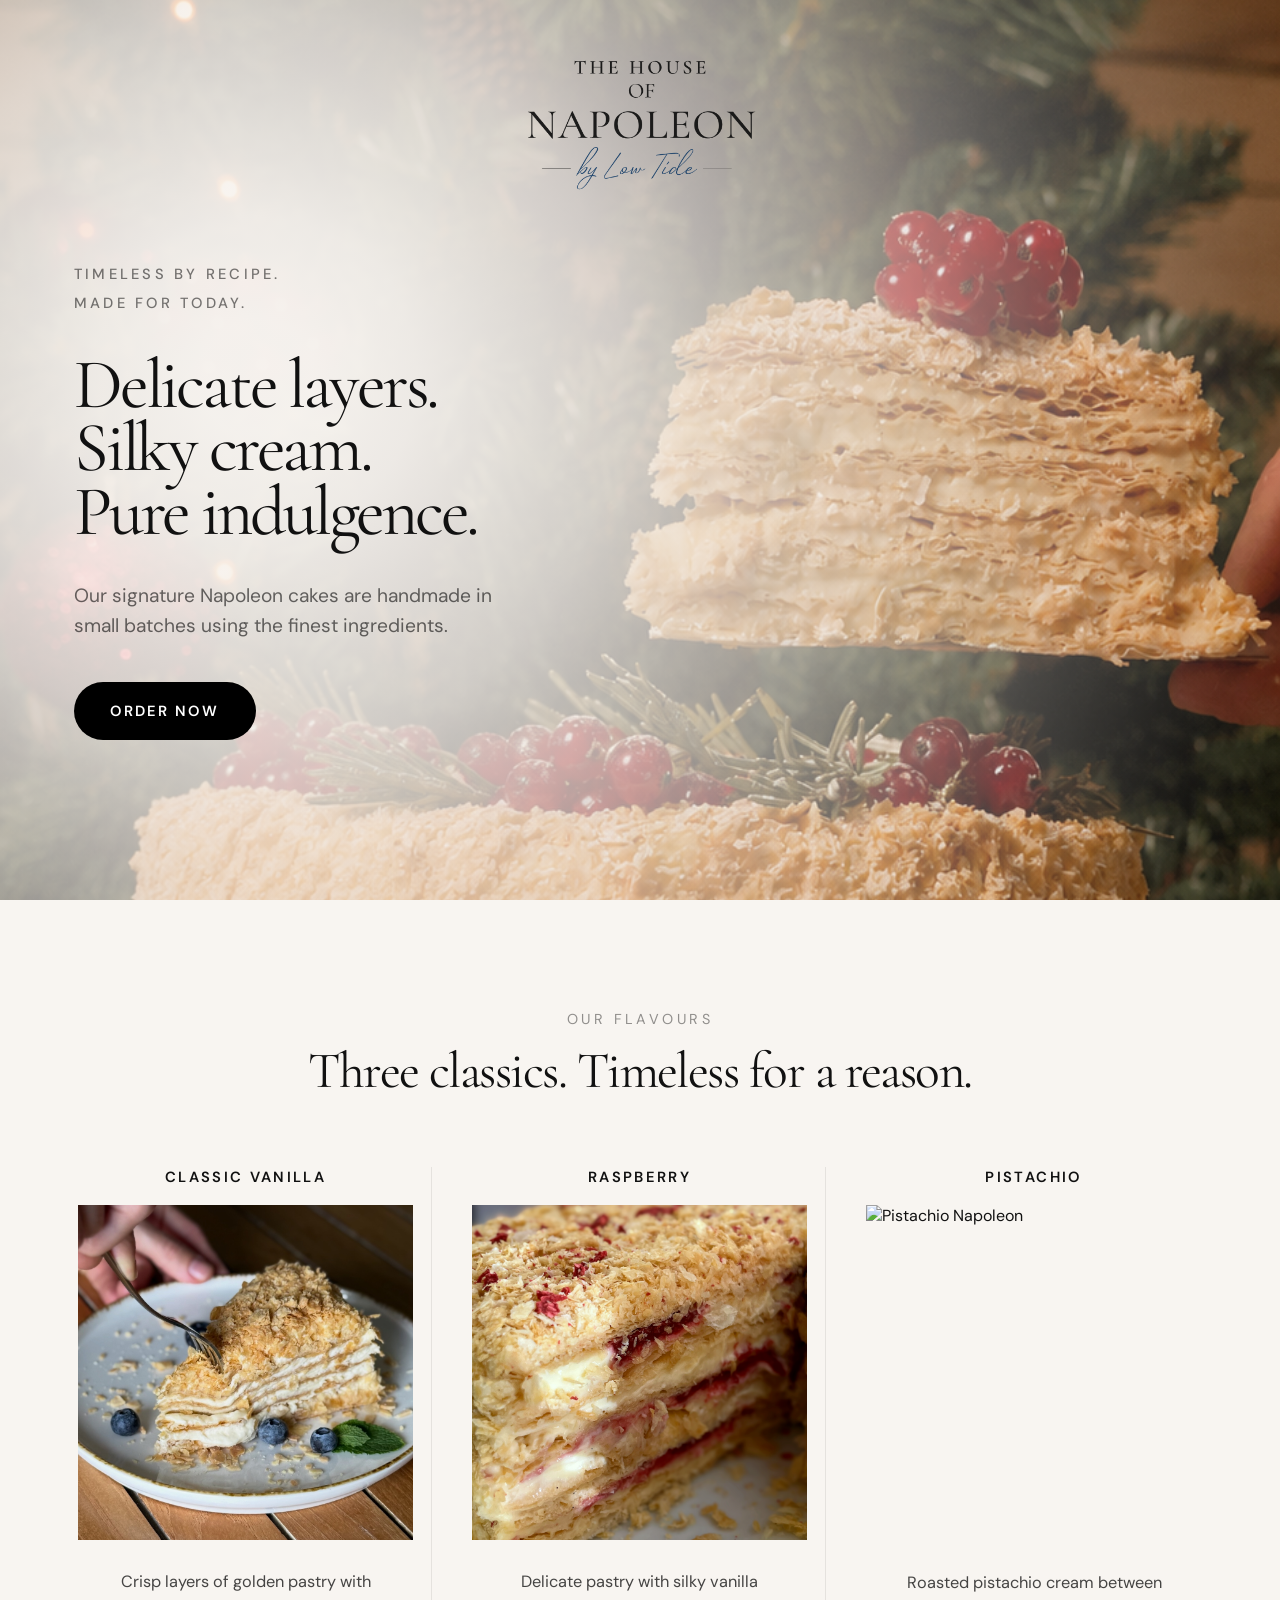
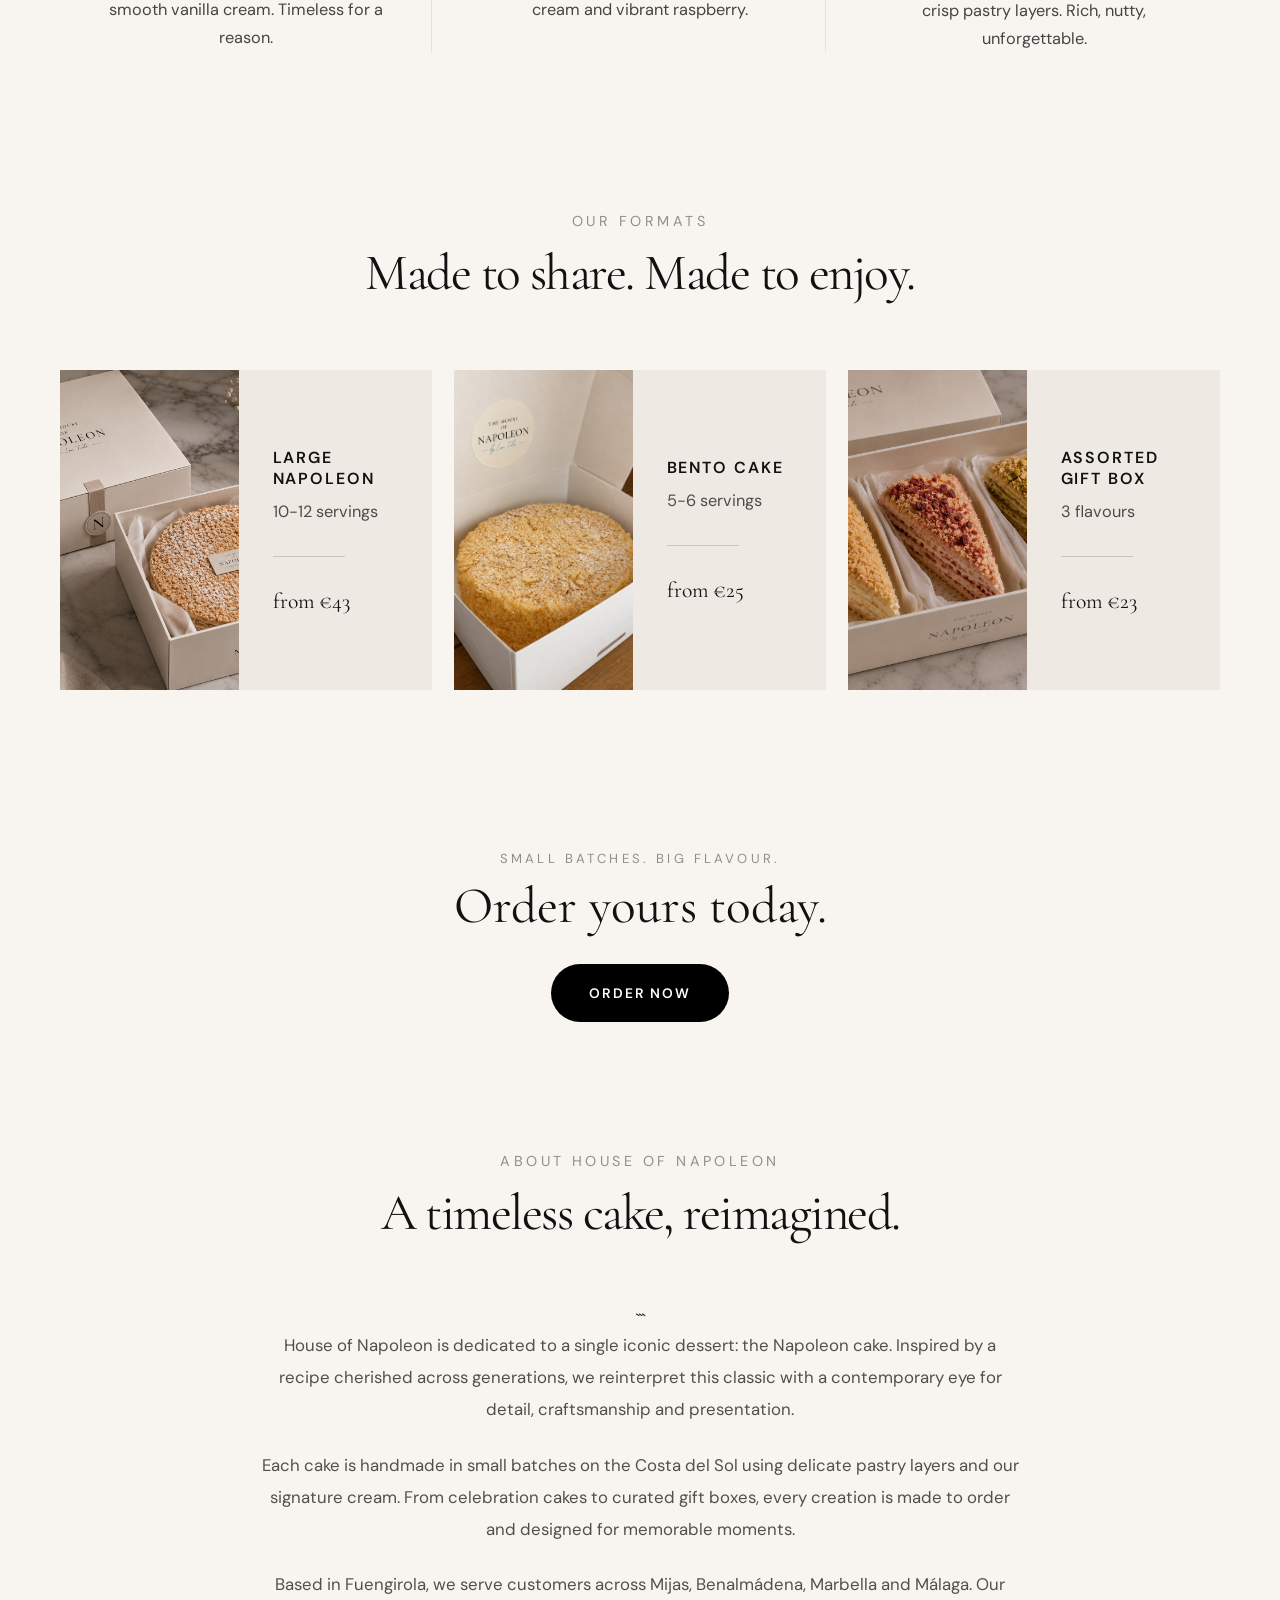
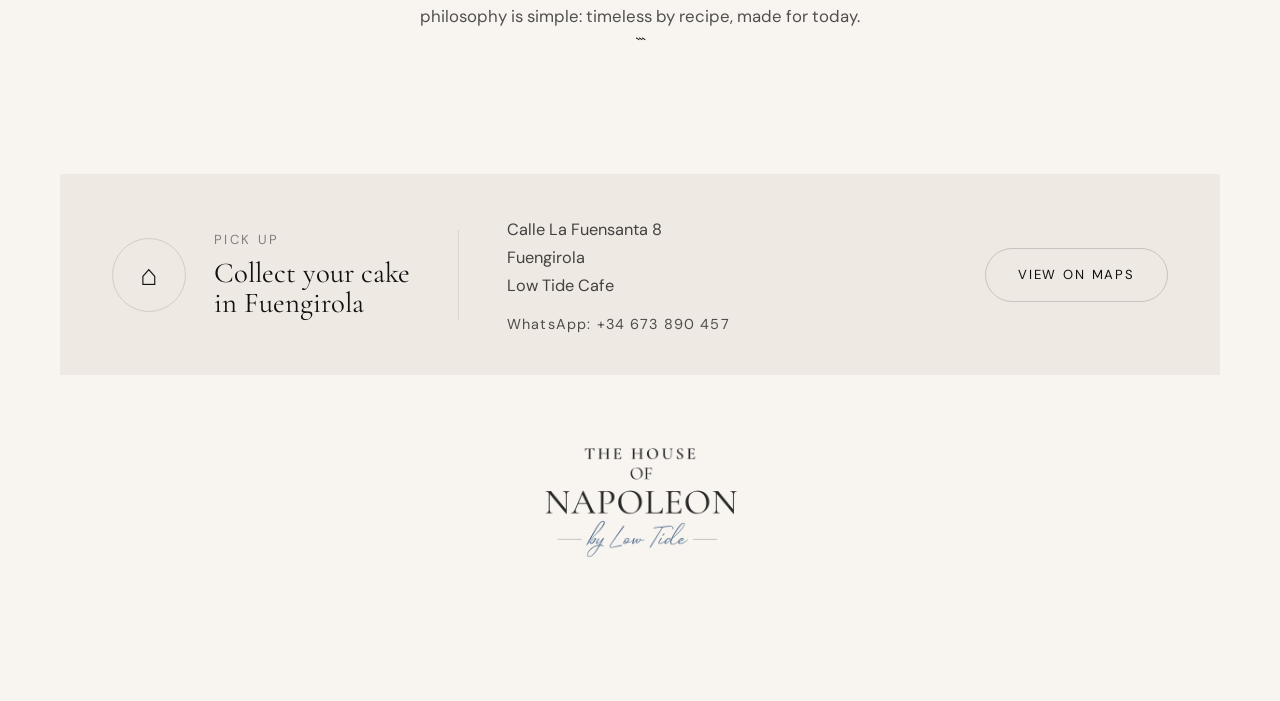
==== commit 006ad5b0: "Update index.html" ====
--- a/index.html
+++ b/index.html
@@ -248,7 +248,7 @@
 </p>
 
 <p>
-  Each cake is handmade in small batches on the Costa del Sol using dozens of delicate pastry layers and our signature cream. From celebration cakes and bento cakes to curated gift boxes, every creation is made to order and designed for memorable moments.
+  Each cake is handmade in small batches on the Costa del Sol using delicate pastry layers and our signature cream. From celebration cakes to curated gift boxes, every creation is made to order and designed for memorable moments.
 </p>
 
 <p>
--- a/style.css
+++ b/style.css
@@ -613,6 +613,51 @@
 
   opacity: 0.92;
 }
+
+/* ========= ABOUT ========= */
+
+.about-section {
+background: #f8f5f1;
+padding: 40px 60px 120px;
+text-align: center;
+}
+
+.about-content {
+max-width: 760px;
+margin: 0 auto;
+}
+
+.about-content p {
+font-family: 'DM Sans', sans-serif;
+font-size: 1.05rem;
+line-height: 1.9;
+color: rgba(0,0,0,0.68);
+margin-bottom: 24px;
+}
+
+.about-content p:last-child {
+margin-bottom: 0;
+}
+
+/* ========= MOBILE ========= */
+
+@media (max-width: 1100px) {
+
+.about-section {
+padding: 20px 28px 90px;
+}
+
+.about-content {
+max-width: 100%;
+}
+
+.about-content p {
+font-size: 1rem;
+line-height: 1.85;
+}
+
+}
+
     /* ========= CONTACT ========= */
 
 .contact-section {
